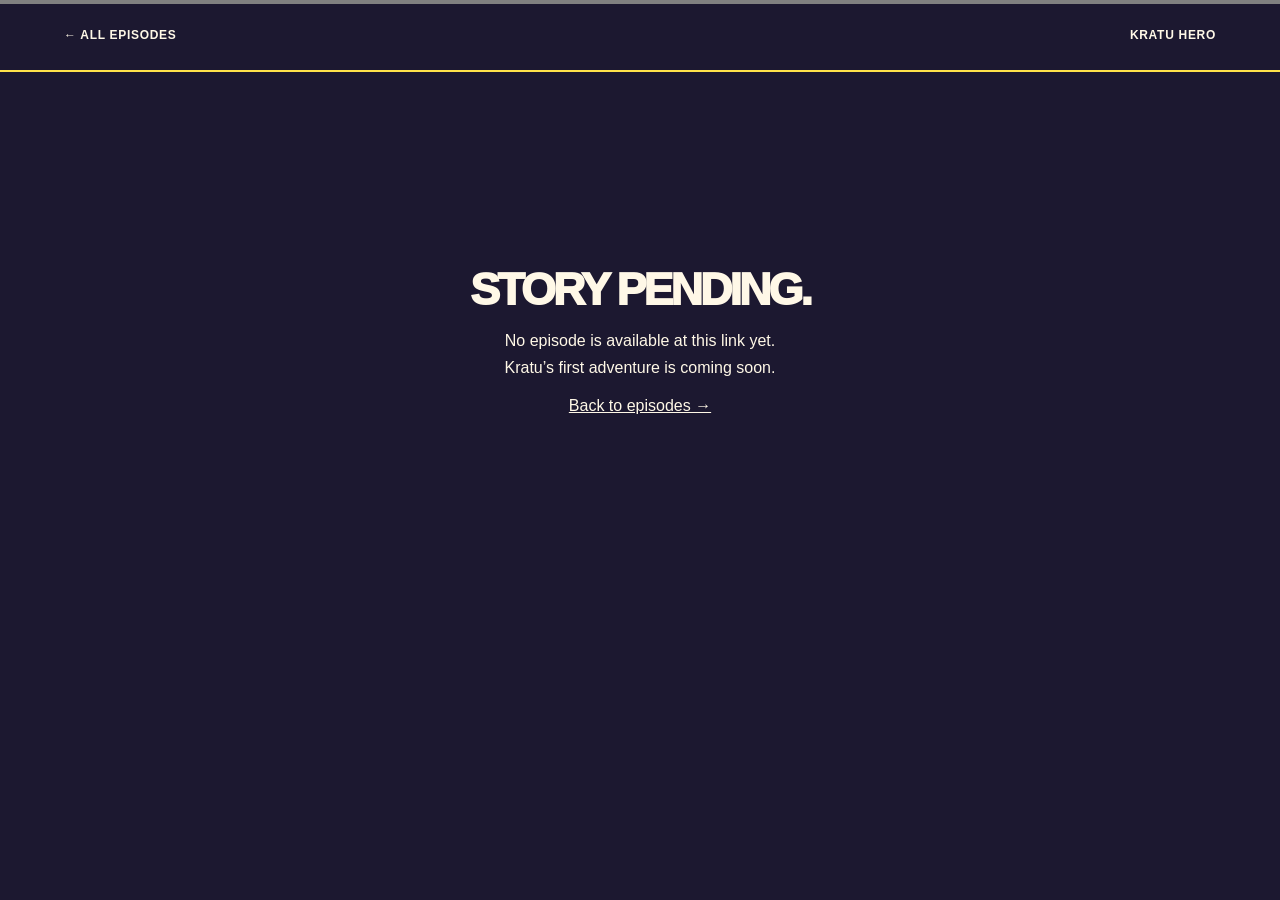
==== public/read.html @ 8c9e6fe4 "Build public Kratu Hero shell and approval-gated comic reader" ====
<!doctype html><html lang="en"><head><meta charset="utf-8"><meta name="viewport" content="width=device-width,initial-scale=1"><meta name="theme-color" content="#1c1830"><title>Read — KRATU HERO</title><link rel="stylesheet" href="style.css"><style>body{background:#1c1830;color:#fff8e7}.reader-nav{position:sticky;top:0;background:#1c1830;z-index:3;padding:16px 5%;display:flex;justify-content:space-between;border-bottom:2px solid #ffe24a}.reader-nav a{font-size:12px;font-weight:900;text-decoration:none;min-height:30px;display:flex;align-items:center}.reader{max-width:760px;margin:auto}.reader img{display:block;width:100%;height:auto}.reader-heading{padding:45px 20px;text-align:center}.reader-heading h1{font-size:40px}.reader-heading p{line-height:1.7}.reader-end{padding:35px 20px;display:flex;justify-content:space-between;gap:20px}progress{position:fixed;top:0;left:0;width:100%;height:4px;border:0;z-index:5;accent-color:#ffe24a}.reader-message{min-height:60vh;display:grid;place-content:center;padding:30px;text-align:center}.reader-message h1{font-size:45px}.reader-message p{line-height:1.7}</style></head><body><progress id="progress" max="100" value="0" aria-label="Reading progress"></progress><nav class="reader-nav" aria-label="Reader"><a href="./#episodes">← ALL EPISODES</a><a href="./">KRATU HERO</a></nav><main class="reader" id="reader"><div class="reader-message"><h1>STORY PENDING.</h1><p>No episode is available at this link yet.<br>Kratu’s first adventure is coming soon.</p><a href="./#episodes">Back to episodes →</a></div></main><script src="reader.js" defer></script></body></html>
---- public/style.css ----
:root{--ink:#1c1830;--paper:#fff8e7;--yellow:#ffe24a;--pink:#ff86b5;--violet:#afa1f0;--line:3px solid var(--ink)}*{box-sizing:border-box}html{scroll-behavior:smooth;scroll-padding-top:25px}body{margin:0;background:var(--paper);color:var(--ink);font-family:Arial,Helvetica,sans-serif}a{color:inherit}header{max-width:1360px;margin:auto;padding:24px 5%;display:flex;align-items:center;justify-content:space-between;border-bottom:var(--line)}.brand{text-decoration:none;font-weight:1000;letter-spacing:-2px;font-size:24px;line-height:.8;display:block;position:relative;transform:rotate(-4deg);padding-right:26px}.brand span{display:block;font-size:29px}.brand i{position:absolute;right:0;top:6px;font-size:27px;font-style:normal}nav{display:flex;gap:28px;align-items:center;font-size:12px;font-weight:900;letter-spacing:.7px}nav a{text-decoration:none;padding:12px 0}.social{border:2px solid var(--ink);border-radius:100px;padding:11px 18px}.hero{max-width:1360px;margin:auto;display:grid;grid-template-columns:1.05fr 1fr;min-height:650px;overflow:hidden}.intro{padding:68px 0 64px 10%}.eyebrow{font-size:11px;font-weight:900;letter-spacing:2px;margin:0 0 24px}.eyebrow span{display:inline-block;background:var(--pink);width:9px;height:9px;border:1px solid var(--ink);border-radius:50%;margin-right:6px}h1,h2,h3{font-weight:1000;letter-spacing:-3px;margin:0;line-height:.94}h1{font-size:clamp(50px,5.7vw,82px)}h1 em,h2 em{font-style:normal;display:inline-block;background:var(--yellow);padding:0 8px 6px;margin-left:-8px;transform:rotate(-2deg)}.lede{font-size:17px;line-height:1.55;margin:27px 0}.button{display:inline-flex;gap:28px;text-decoration:none;background:var(--ink);color:var(--paper);font-weight:900;font-size:13px;padding:18px 22px;box-shadow:5px 5px 0 var(--pink);transition:transform .15s}.button:hover{transform:translateY(-3px)}.tiny{font-size:9px;font-weight:800;letter-spacing:1.5px;margin-top:23px}.hero-art{position:relative;min-height:600px;background:radial-gradient(var(--ink) .8px,transparent .8px);background-size:11px 11px;margin:35px 7% 35px 0;border:var(--line);background-color:var(--violet);border-radius:48% 48% 10px 10px;overflow:hidden}.burst{position:absolute;inset:20%;background:var(--yellow);clip-path:polygon(50% 0,60% 30%,85% 12%,75% 42%,100% 50%,73% 60%,87% 90%,60% 75%,50% 100%,40% 73%,10% 88%,25% 60%,0 50%,28% 40%,14% 10%,40% 27%);transform:scale(2)}.character{position:absolute;inset:14% 3% 0;display:flex;justify-content:center;align-items:end}.character img{width:100%;height:100%;object-fit:contain;object-position:center bottom}.standin{font-size:230px;font-weight:1000;text-shadow:9px 9px 0 var(--paper);transform:rotate(-12deg);line-height:.7;margin-bottom:80px}.standin span{display:block;transform:translateX(50px)}.bubble{position:absolute;top:30px;left:18px;z-index:2;font-size:19px;font-weight:700;background:white;border:var(--line);padding:18px 25px;border-radius:50%;transform:rotate(-8deg);box-shadow:4px 5px 0 var(--ink)}.sticker{position:absolute;bottom:35px;right:0;background:var(--pink);padding:16px;border:var(--line);font-weight:900;font-size:13px;transform:rotate(-7deg)}.issue-label{position:absolute;top:40px;right:15px;font-weight:900;font-size:9px;line-height:1.4;text-align:right}.ticker{background:var(--ink);color:var(--yellow);font-weight:900;letter-spacing:3px;padding:19px 0;white-space:nowrap;overflow:hidden;font-size:15px;transform:rotate(-1deg)}.episodes{max-width:1200px;margin:0 auto;padding:80px 5%}.section-head{display:flex;align-items:center;justify-content:space-between;margin-bottom:35px}h2{font-size:clamp(34px,4.5vw,56px)}.pill{border:2px solid var(--ink);padding:10px 16px;border-radius:50px;font-size:11px;font-weight:900;white-space:nowrap}.coming-card{display:grid;grid-template-columns:280px 1fr;border:var(--line);box-shadow:8px 8px 0 var(--ink);background:white}.cover-placeholder{aspect-ratio:4/5;border-right:var(--line);padding:24px;background:var(--pink);position:relative;overflow:hidden}.mini-brand{display:block;font-weight:1000;font-size:39px;line-height:.85;letter-spacing:-2px;transform:rotate(-4deg)}.cover-number{display:block;margin-top:20px;font-weight:900;font-size:10px;letter-spacing:1px}.question{font-size:135px;font-weight:1000;transform:rotate(10deg);text-align:center;text-shadow:5px 5px 0 var(--paper)}.cover-foot{position:absolute;bottom:18px;font-size:10px;font-weight:900}.episode-copy{padding:44px;align-self:center}.episode-copy h3{font-size:34px;letter-spacing:-1px}.episode-copy>p:not(.eyebrow){max-width:420px;line-height:1.6;font-size:16px}.status{display:inline-block;font-weight:900;font-size:11px;letter-spacing:1px;background:var(--yellow);border:2px solid var(--ink);padding:10px 14px}.episode-copy p.availability{font-size:12px;color:#696277}.world{border-top:var(--line);border-bottom:var(--line);background:var(--yellow);padding:65px max(5%,calc((100vw - 1080px)/2));display:grid;grid-template-columns:1fr 1.2fr;gap:55px}.world h2 em{background:var(--paper)}.world-copy{font-size:19px;line-height:1.65}.world-copy p:first-child{margin-top:0}.text-link{font-size:12px;font-weight:900;text-underline-offset:6px}footer{max-width:1200px;margin:auto;padding:45px 5%;display:flex;justify-content:space-between;align-items:center;gap:25px}footer p{font-size:13px}footer small{font-size:10px;max-width:190px;line-height:1.6}.skip{position:absolute;top:-80px;left:20px;background:white;padding:15px;z-index:10}.skip:focus{top:5px}a:focus-visible{outline:4px solid #7144c5;outline-offset:5px}@media(max-width:700px){header{padding:22px 6%}nav{gap:16px;font-size:10px}.social{display:none}.hero{grid-template-columns:1fr}.intro{padding:45px 7% 20px}h1{font-size:58px}.lede{font-size:16px}.hero-art{height:440px;min-height:0;margin:20px 7% 40px}.bubble{font-size:16px}.issue-label{font-size:8px}.ticker{font-size:12px;padding:16px}.episodes{padding:55px 7%}.section-head{gap:15px;align-items:flex-start}h2{font-size:36px;letter-spacing:-1.5px}.pill{font-size:9px;padding:8px}.coming-card{grid-template-columns:1fr}.cover-placeholder{border-right:0;border-bottom:var(--line);max-height:340px;aspect-ratio:auto}.mini-brand{font-size:42px}.question{font-size:130px;line-height:1.1}.cover-number{margin-top:14px}.cover-foot{right:18px}.episode-copy{padding:28px}.world{grid-template-columns:1fr;gap:30px;padding:45px 7%}.world-copy{font-size:17px}footer{flex-wrap:wrap;padding:35px 7%}footer small{max-width:none;width:100%}}@media(prefers-reduced-motion:reduce){html{scroll-behavior:auto}*{transition:none!important}}

.hero-art{border-radius:12px}.character{inset:0}.character img{object-fit:cover}.bubble{top:15px;font-size:15px;left:10px}.issue-label{background:var(--yellow);padding:8px;top:12px;right:8px}.sticker{z-index:3}.burst{display:none}
h1{font-size:clamp(46px,5.1vw,74px)}
@media(max-width:700px){h1{font-size:clamp(34px,10.5vw,58px);letter-spacing:-2px}.hero-art{height:auto;aspect-ratio:4/5}.section-head h2{font-size:clamp(27px,7.8vw,36px)}}
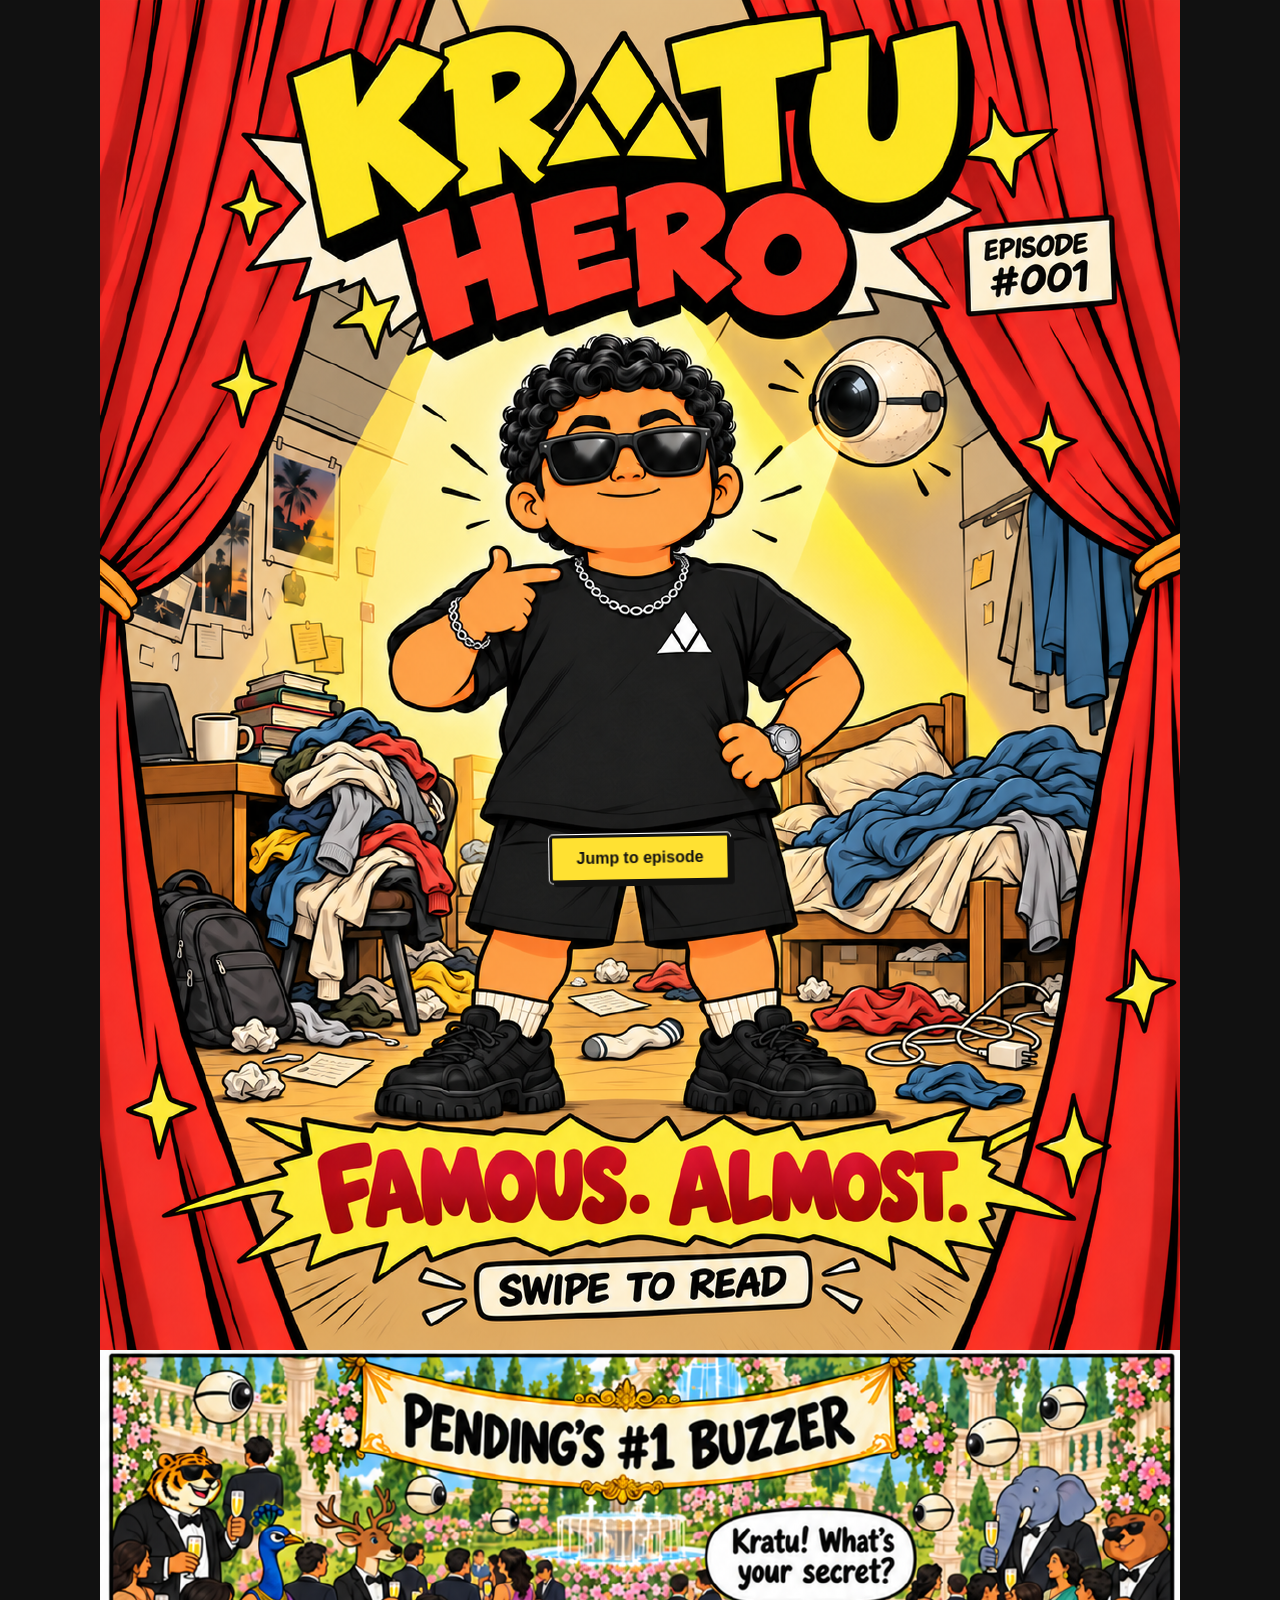
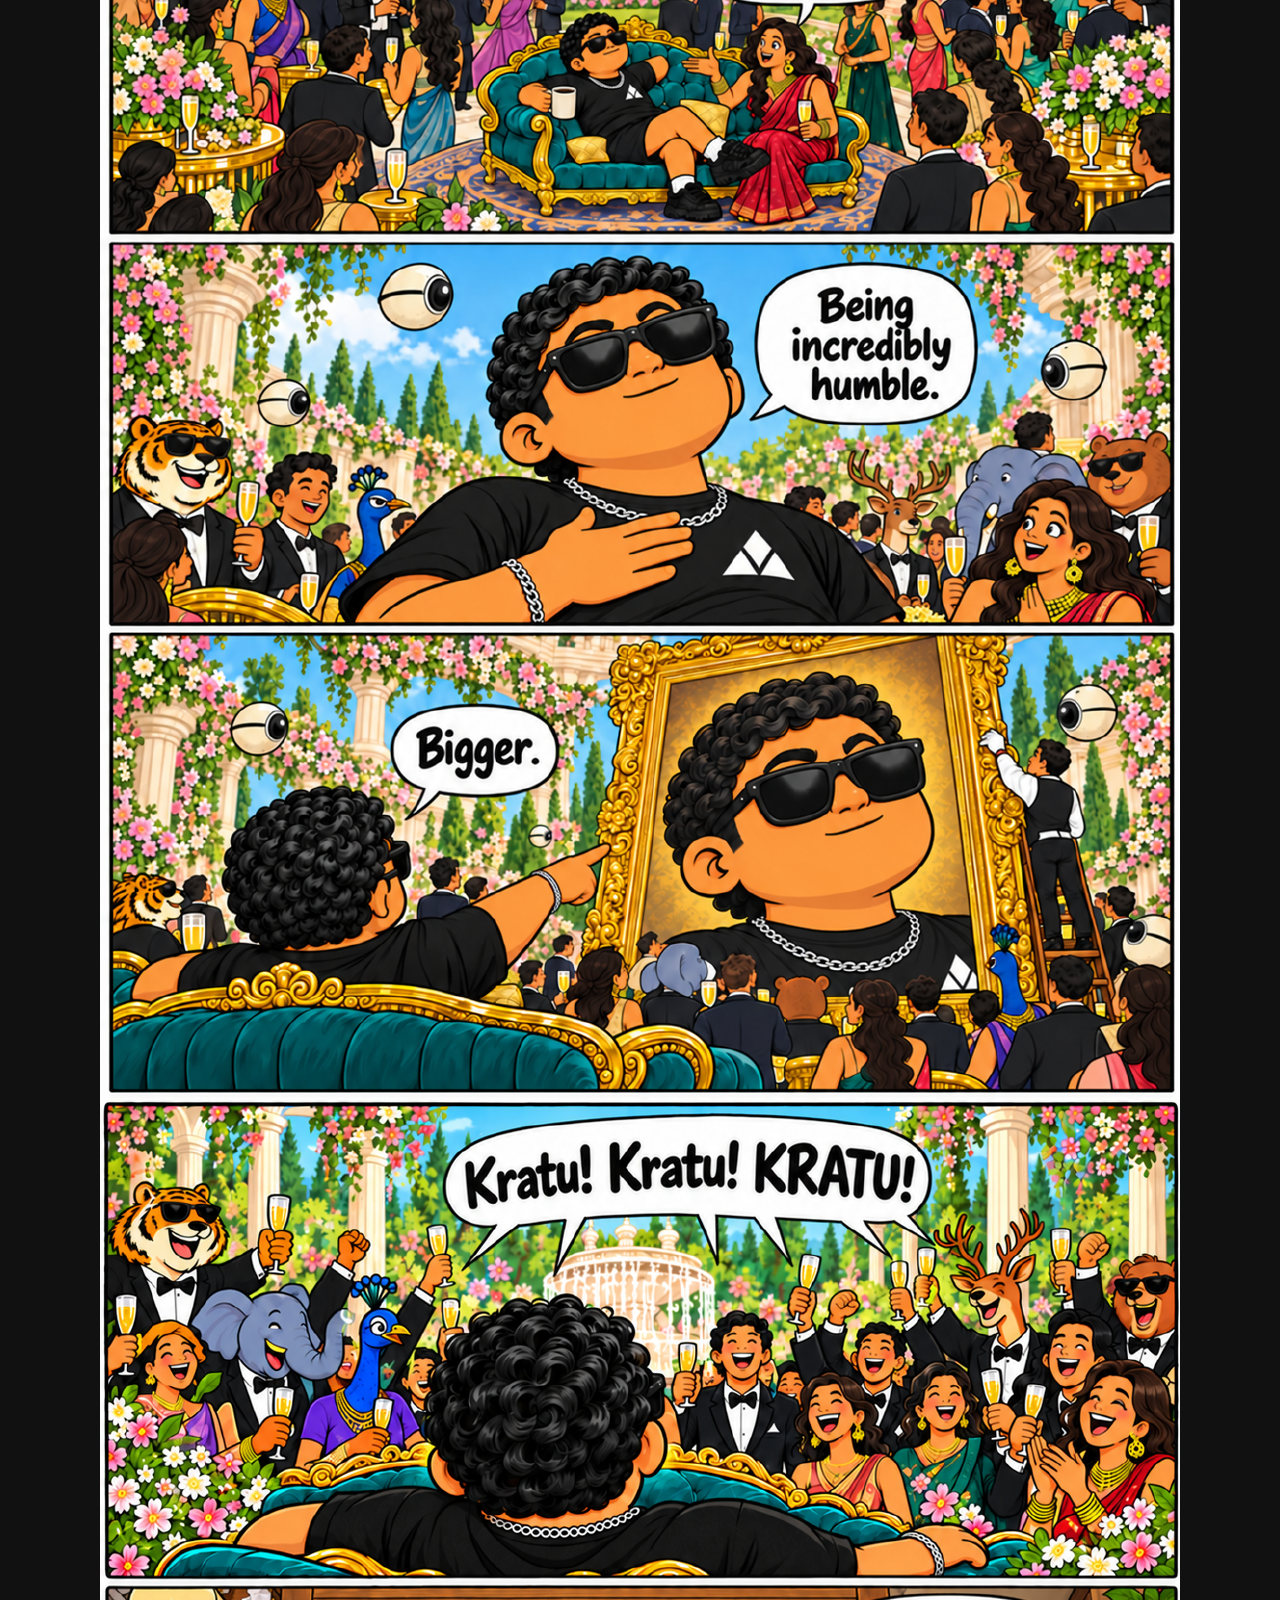
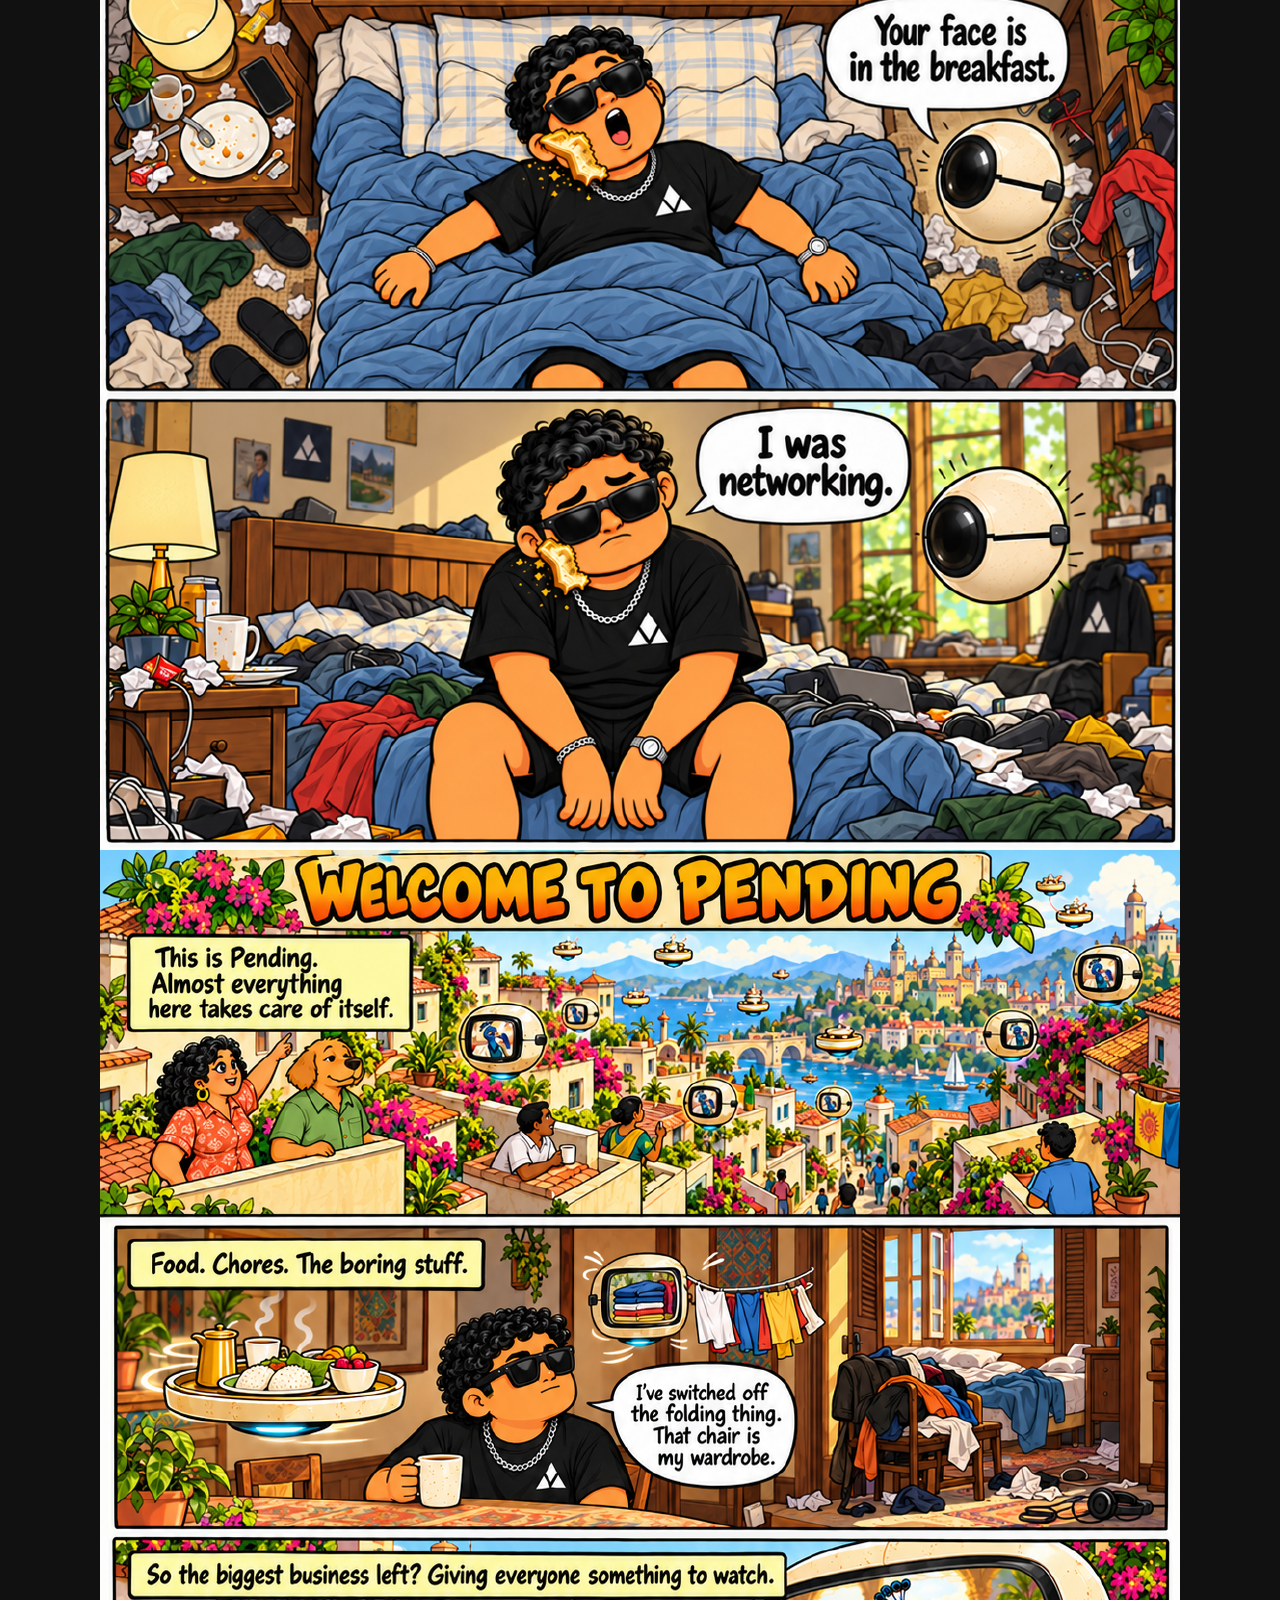
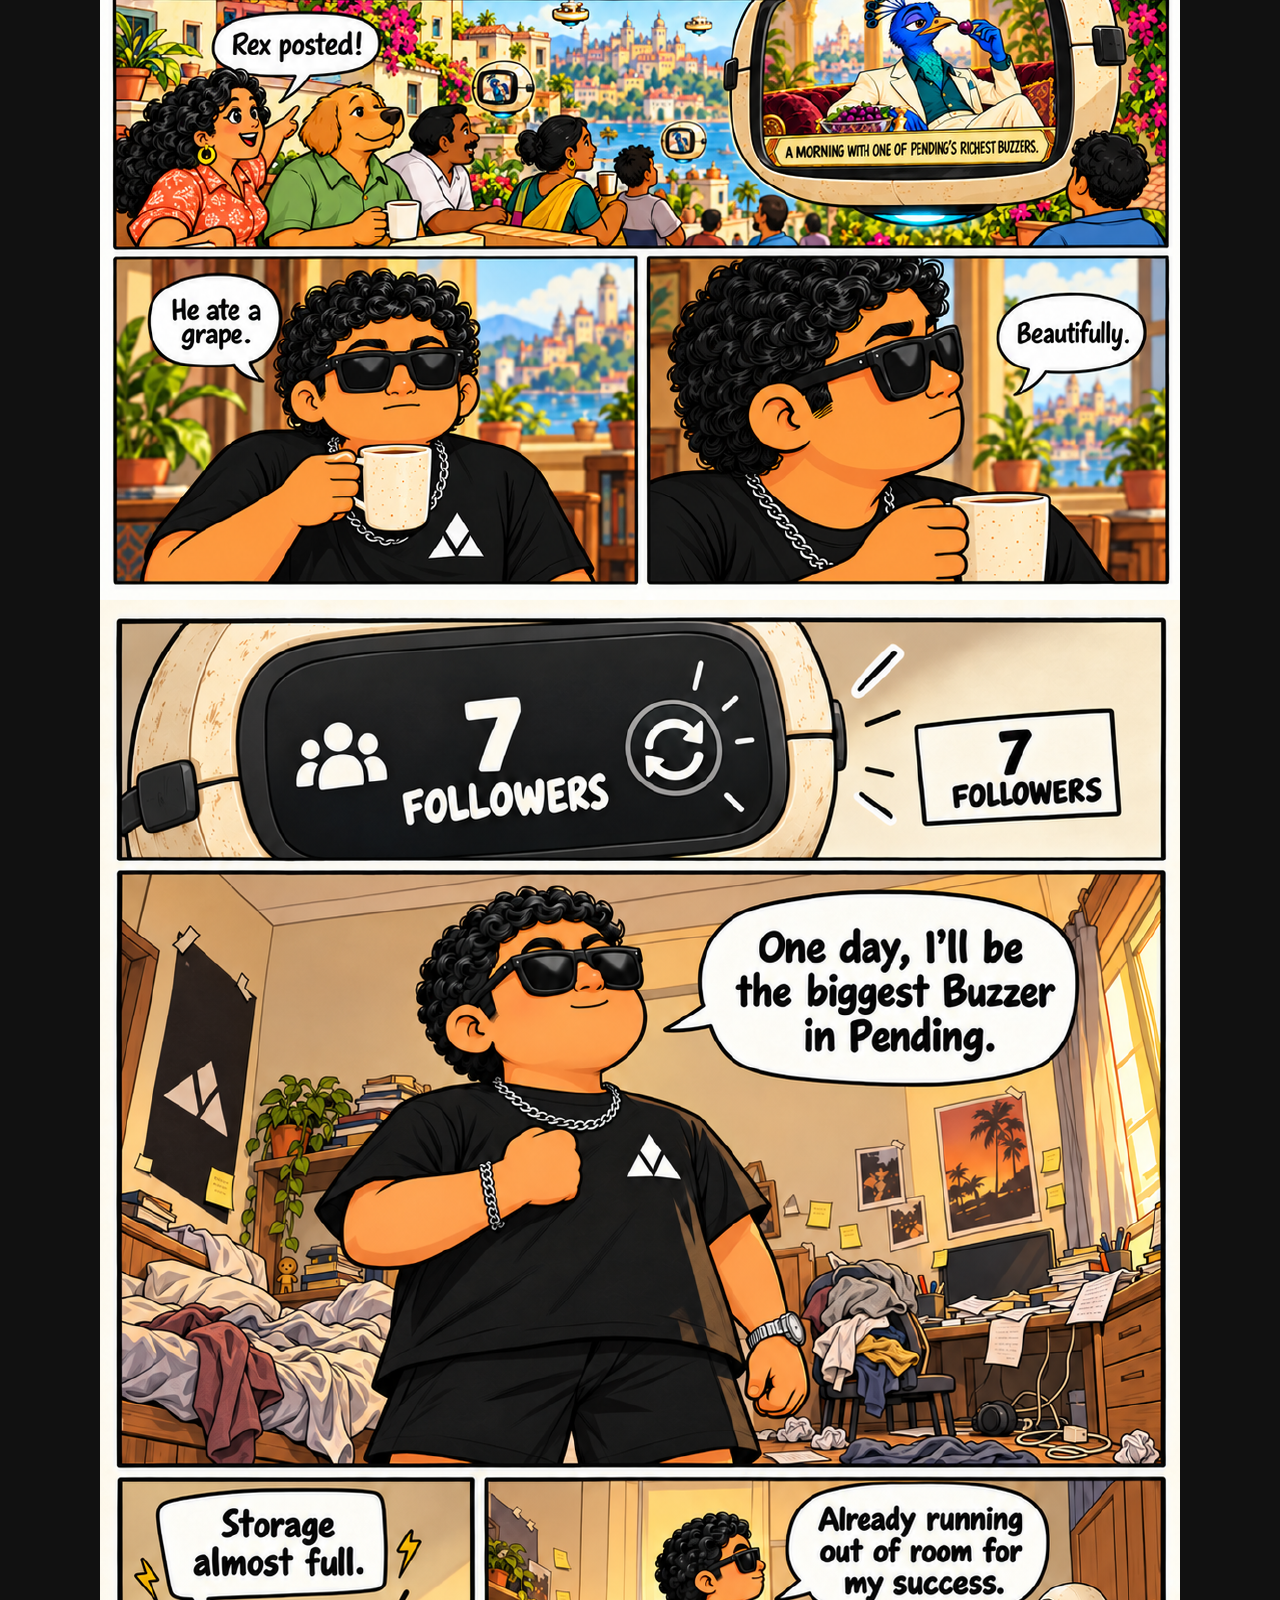
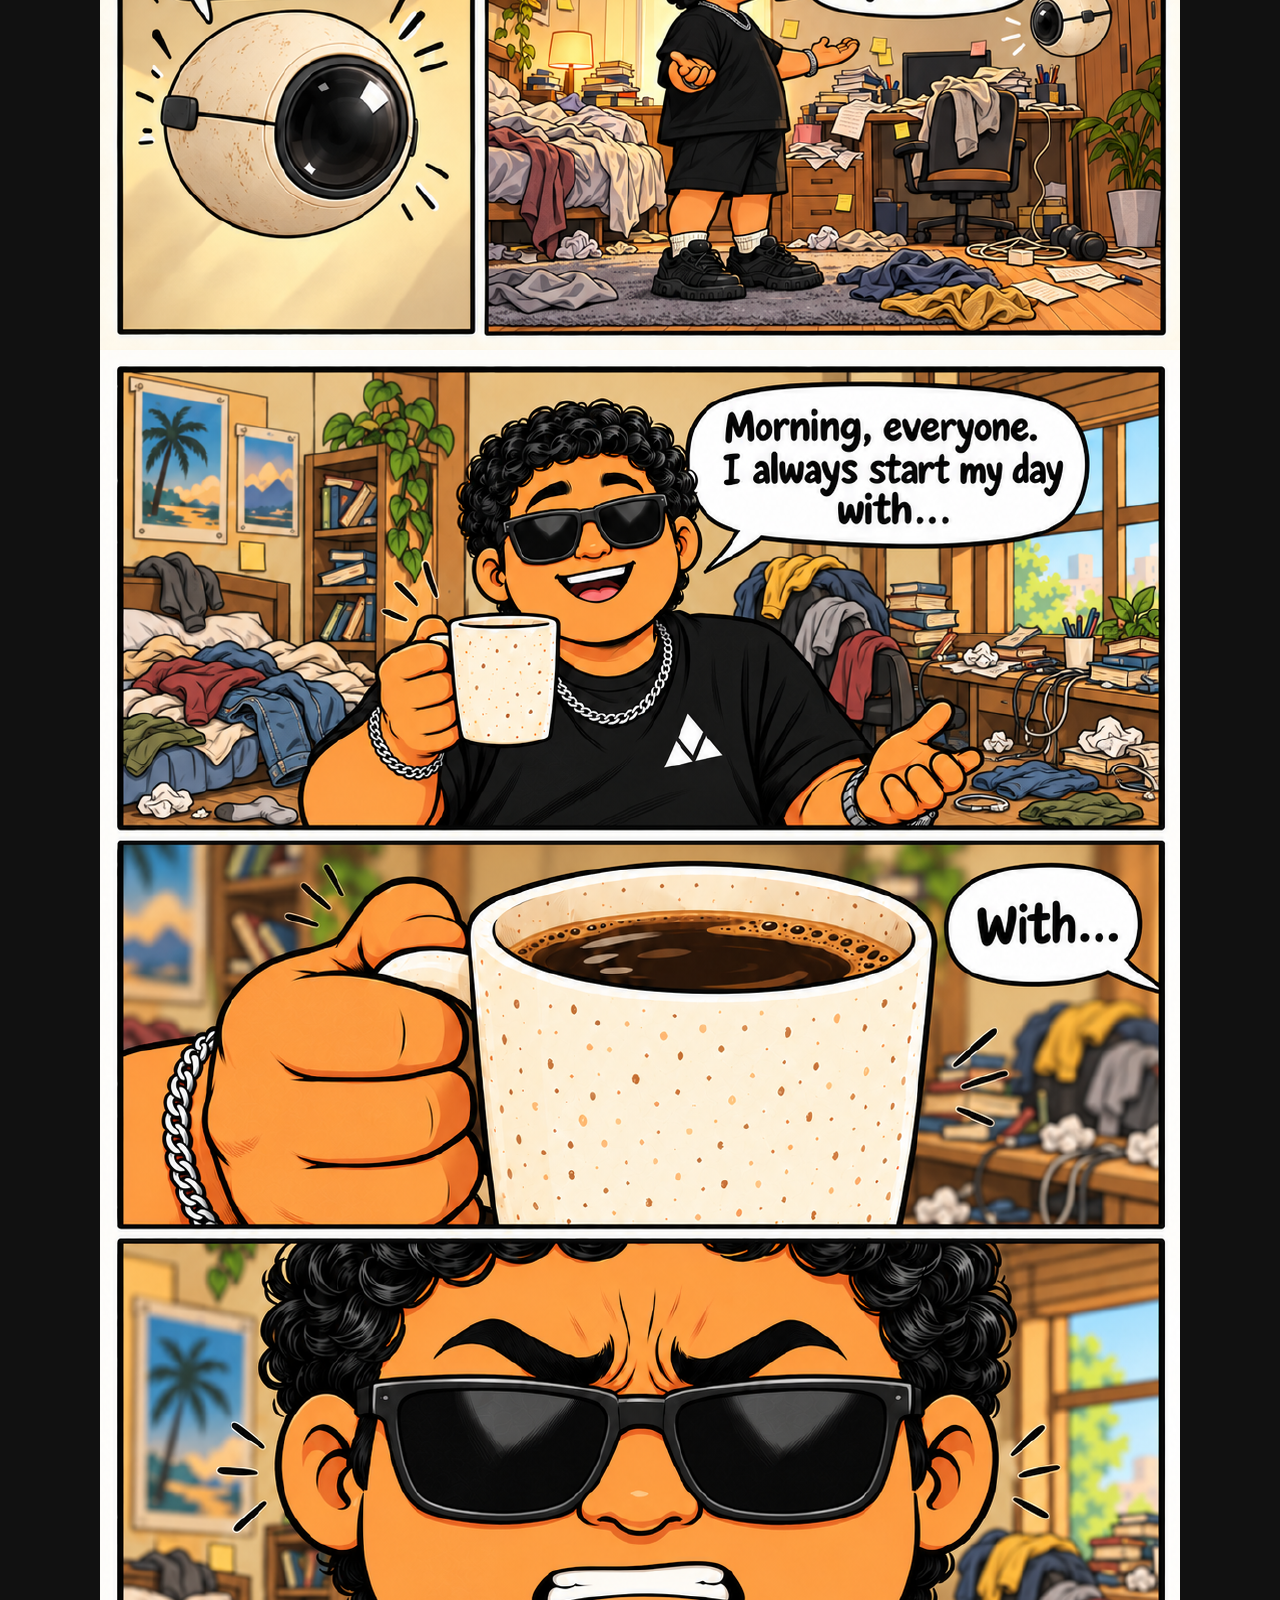
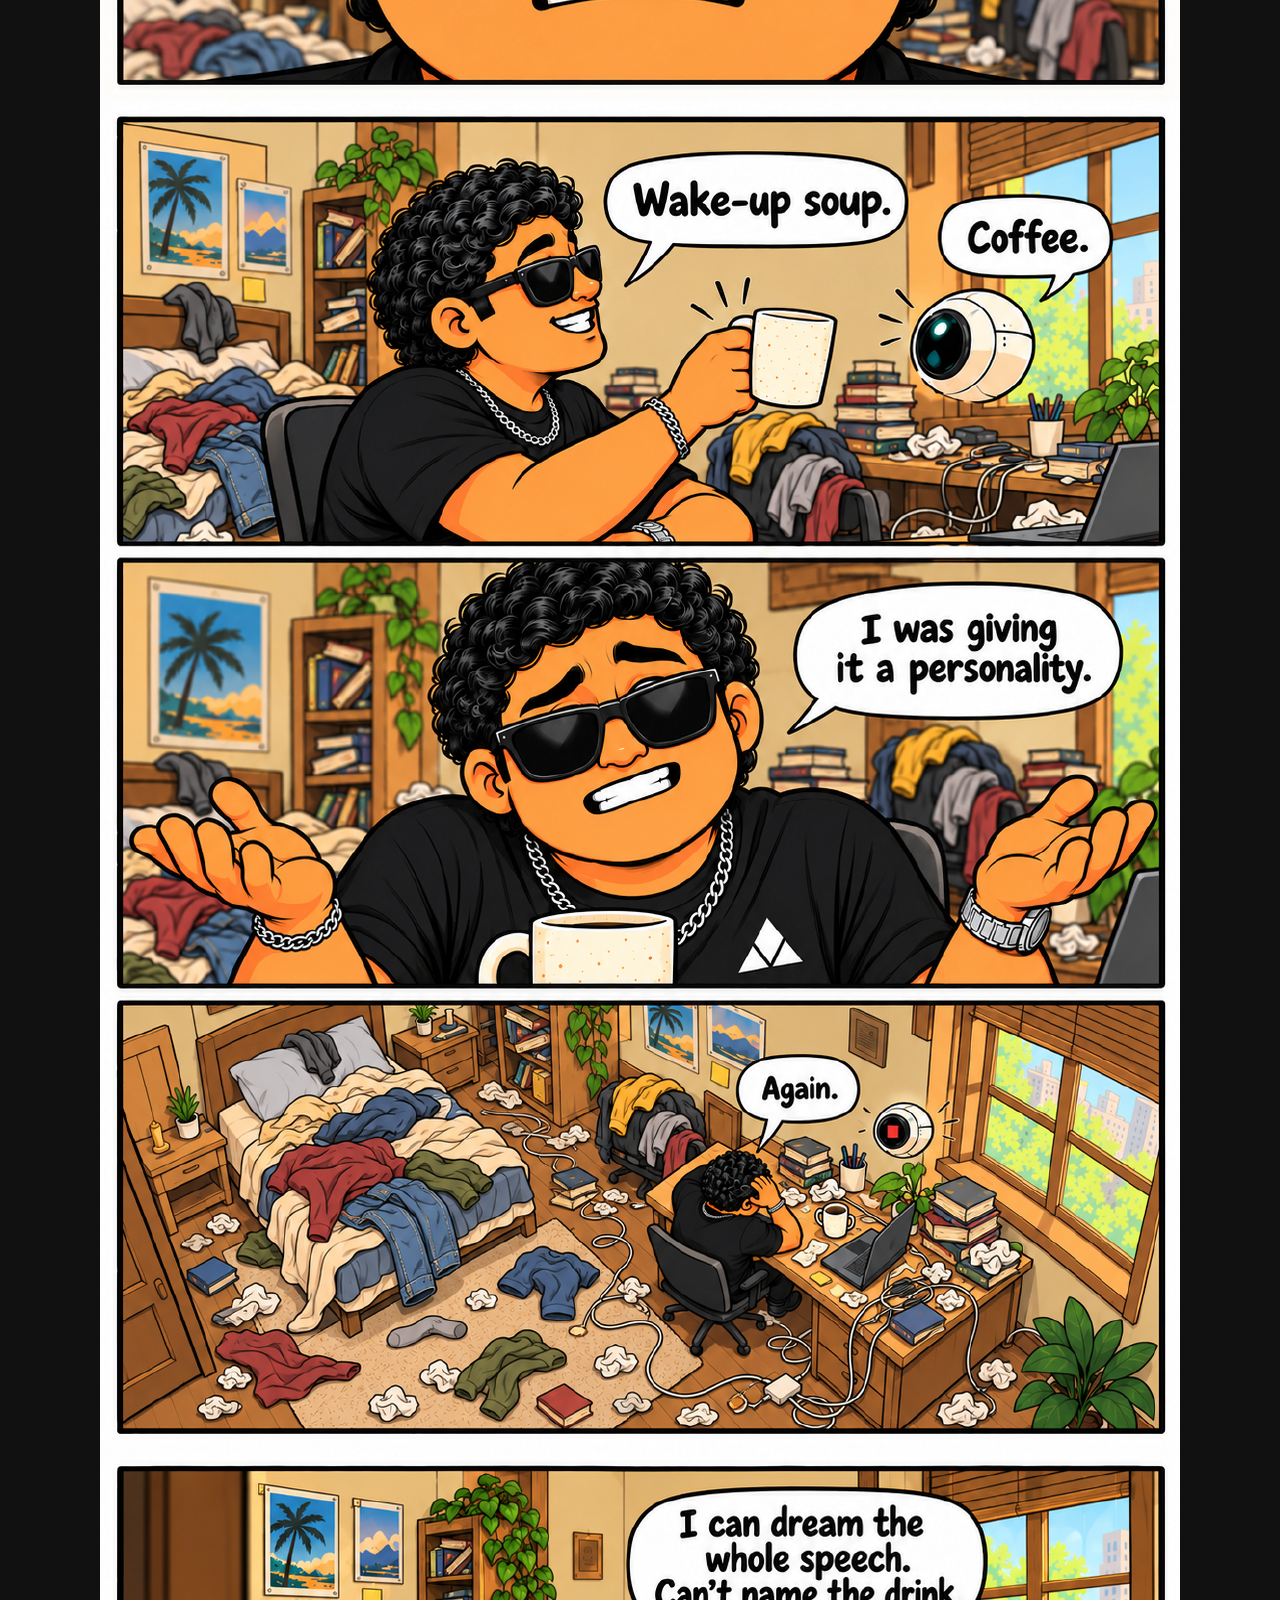
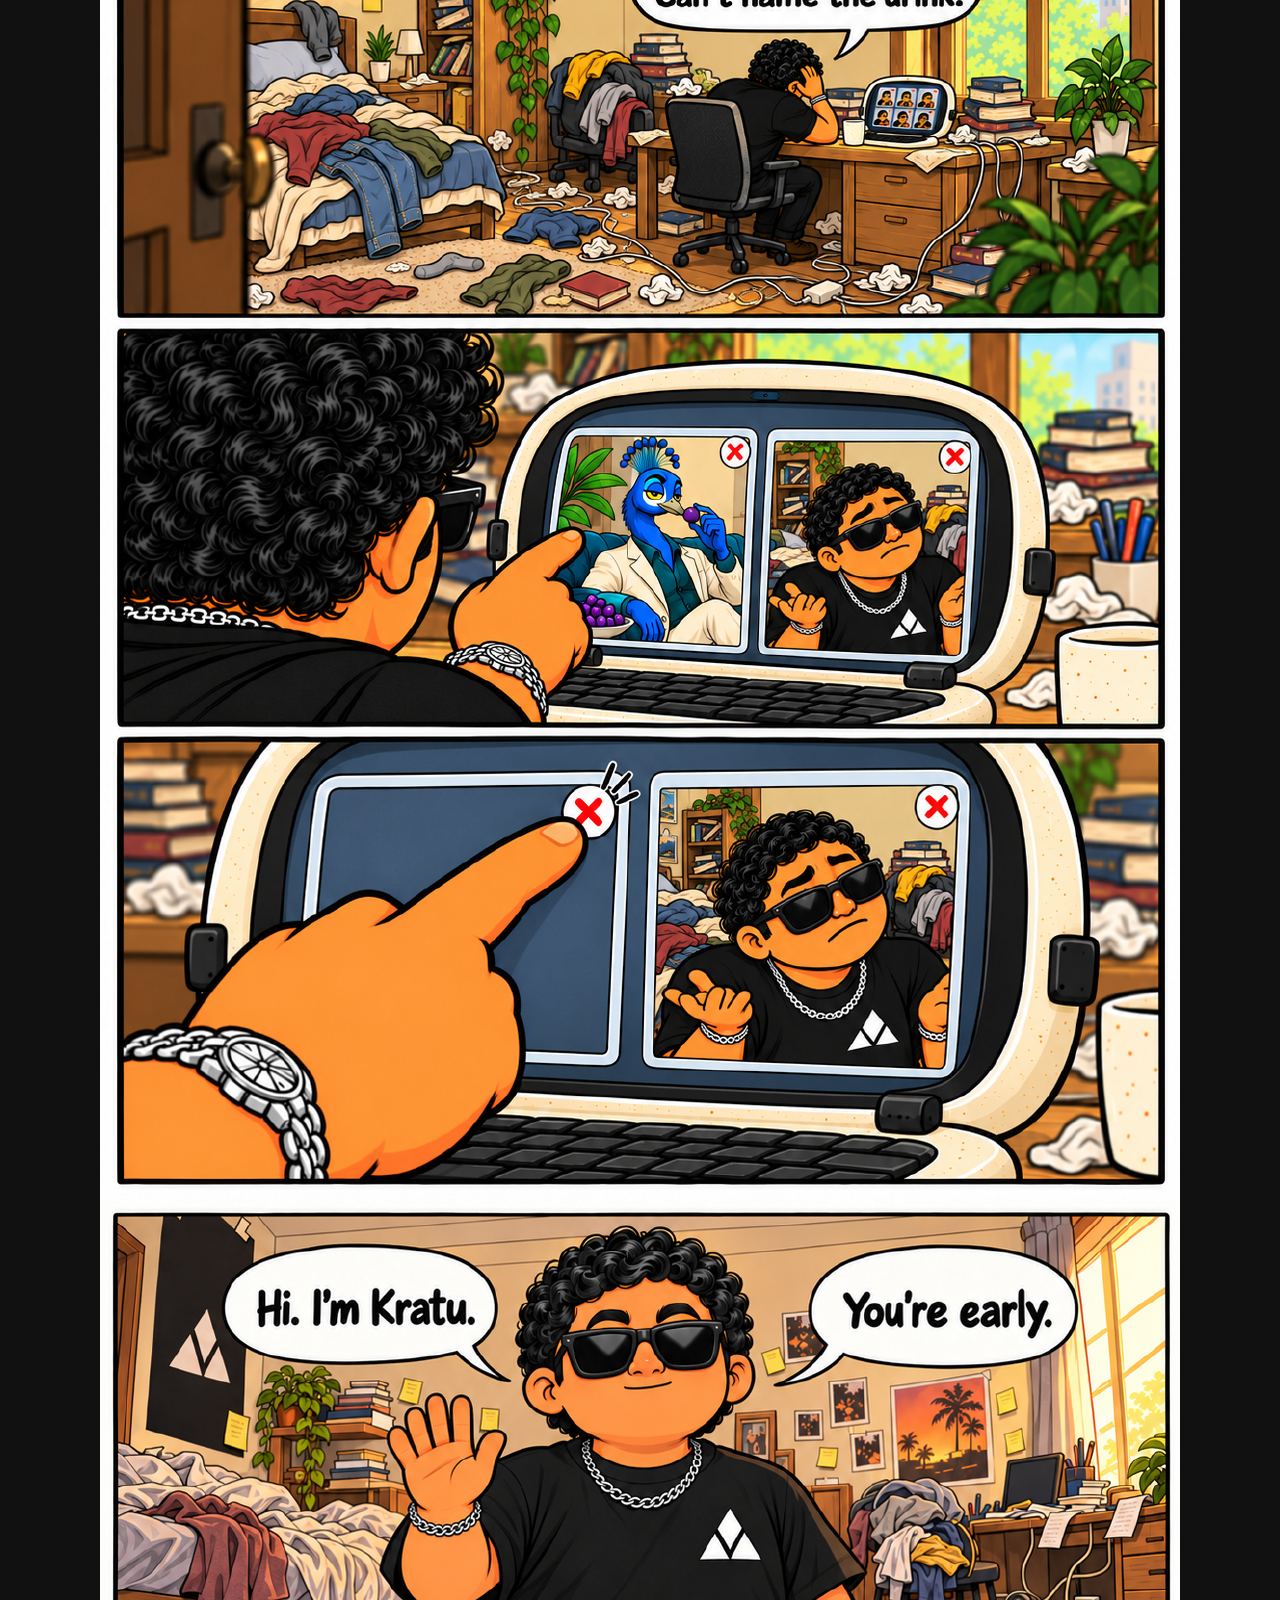
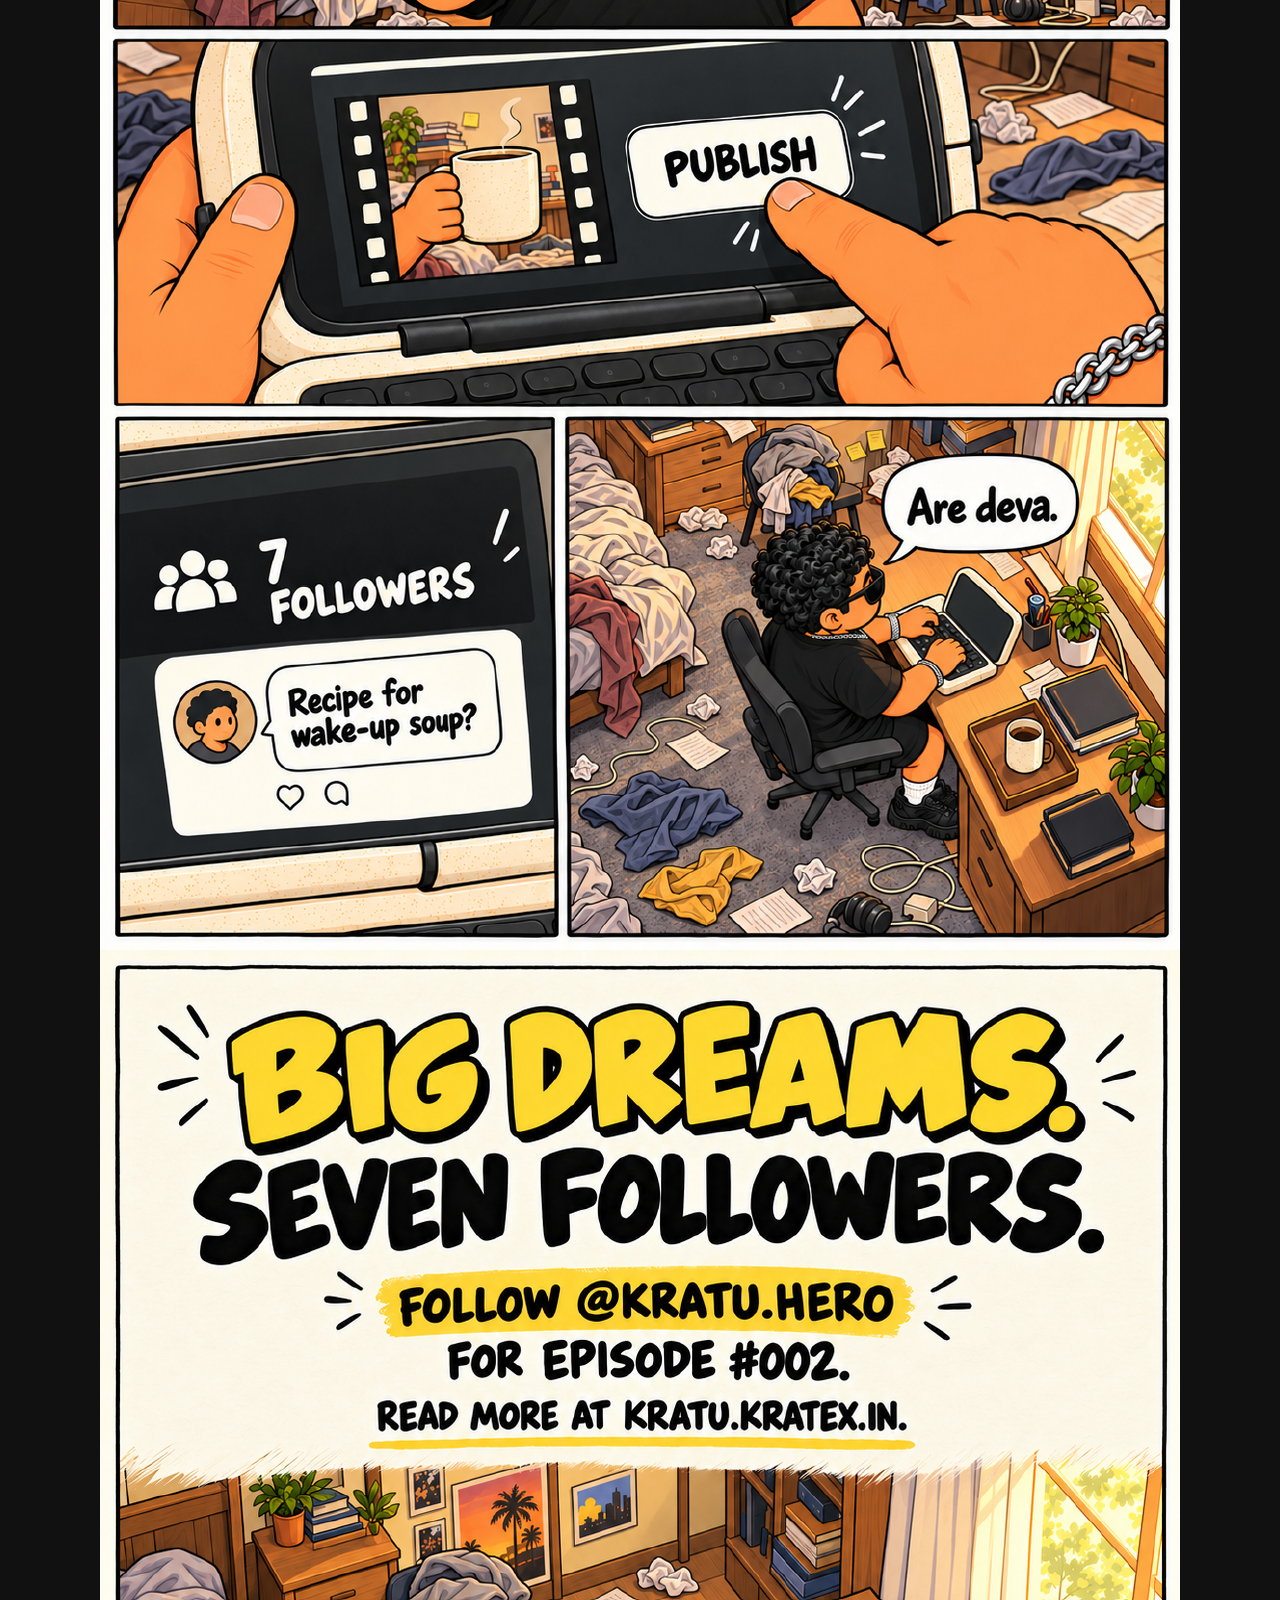
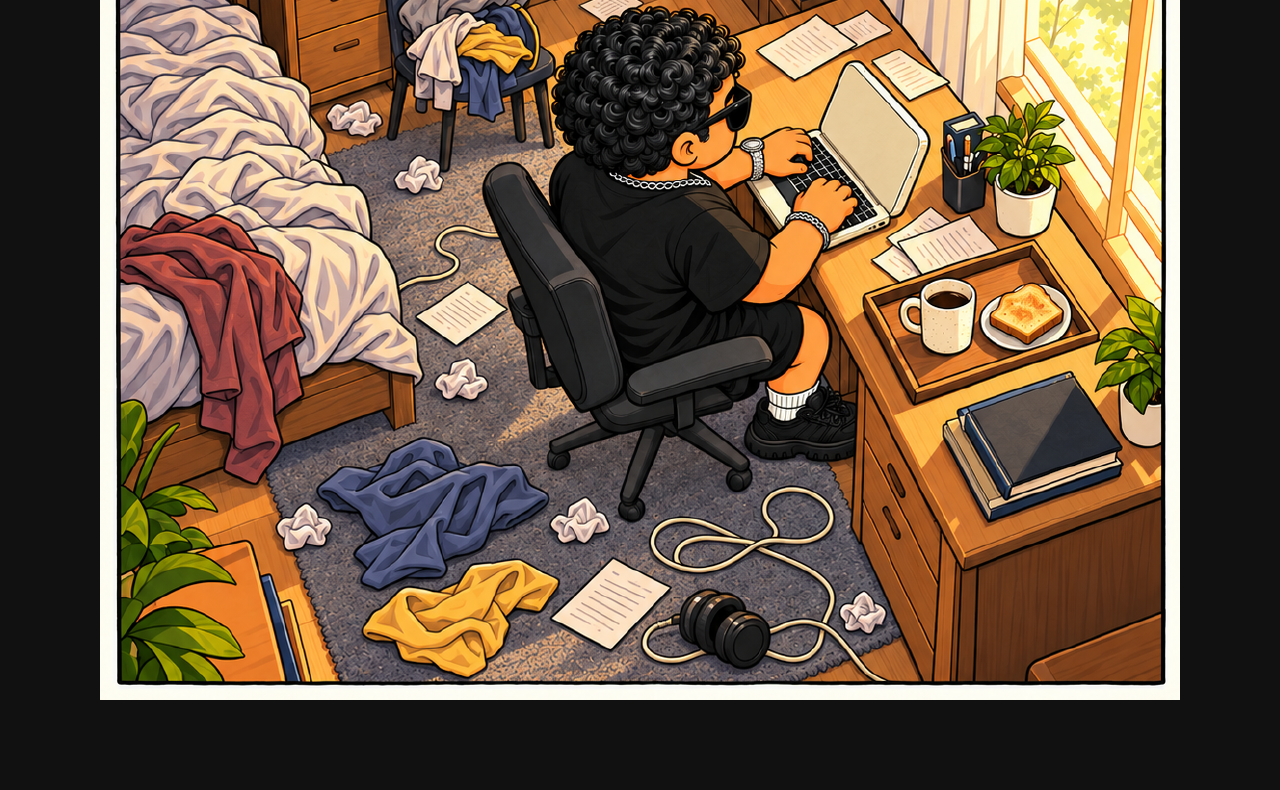
==== commit 4f4677b9: "Publish approved Episode 001 v5 with direct fullscreen comic reader" ====
--- a/public/read.html
+++ b/public/read.html
@@ -1 +1 @@
-<!doctype html><html lang="en"><head><meta charset="utf-8"><meta name="viewport" content="width=device-width,initial-scale=1"><meta name="theme-color" content="#1c1830"><title>Read — KRATU HERO</title><link rel="stylesheet" href="style.css"><style>body{background:#1c1830;color:#fff8e7}.reader-nav{position:sticky;top:0;background:#1c1830;z-index:3;padding:16px 5%;display:flex;justify-content:space-between;border-bottom:2px solid #ffe24a}.reader-nav a{font-size:12px;font-weight:900;text-decoration:none;min-height:30px;display:flex;align-items:center}.reader{max-width:760px;margin:auto}.reader img{display:block;width:100%;height:auto}.reader-heading{padding:45px 20px;text-align:center}.reader-heading h1{font-size:40px}.reader-heading p{line-height:1.7}.reader-end{padding:35px 20px;display:flex;justify-content:space-between;gap:20px}progress{position:fixed;top:0;left:0;width:100%;height:4px;border:0;z-index:5;accent-color:#ffe24a}.reader-message{min-height:60vh;display:grid;place-content:center;padding:30px;text-align:center}.reader-message h1{font-size:45px}.reader-message p{line-height:1.7}</style></head><body><progress id="progress" max="100" value="0" aria-label="Reading progress"></progress><nav class="reader-nav" aria-label="Reader"><a href="./#episodes">← ALL EPISODES</a><a href="./">KRATU HERO</a></nav><main class="reader" id="reader"><div class="reader-message"><h1>STORY PENDING.</h1><p>No episode is available at this link yet.<br>Kratu’s first adventure is coming soon.</p><a href="./#episodes">Back to episodes →</a></div></main><script src="reader.js" defer></script></body></html>
+<!doctype html><html lang="en"><head><meta charset="utf-8"><meta name="viewport" content="width=device-width,initial-scale=1,viewport-fit=cover"><meta name="theme-color" content="#111111"><meta name="description" content="Read KRATU HERO. A big dream, a cheap PAL, and one almost-famous Buzzer. Free comic episodes from Pending."><title>Famous. Almost. — KRATU HERO</title><link rel="icon" href="assets/favicon.svg"><link rel="stylesheet" href="style.css?v=2"></head><body><main id="reader" aria-label="Comic episode"><img class="page" src="episodes/001-v5/page-01.webp" alt="KRATU HERO — Famous. Almost. — Episode 001 cover" width="1080" height="1350" fetchpriority="high"><noscript><p>Enable JavaScript to read all pages and select an episode.</p></noscript></main><button id="jump" type="button" aria-haspopup="dialog" aria-controls="episodes">Jump to episode</button><dialog id="episodes" aria-labelledby="episode-title"><h1 id="episode-title">Pick your episode</h1><nav id="episode-list" aria-label="Episodes"></nav><p class="dismiss">Tap outside or press Escape to return to the comic.</p></dialog><script src="reader.js?v=2" defer></script></body></html>
--- a/public/style.css
+++ b/public/style.css
@@ -1,5 +1 @@
-:root{--ink:#1c1830;--paper:#fff8e7;--yellow:#ffe24a;--pink:#ff86b5;--violet:#afa1f0;--line:3px solid var(--ink)}*{box-sizing:border-box}html{scroll-behavior:smooth;scroll-padding-top:25px}body{margin:0;background:var(--paper);color:var(--ink);font-family:Arial,Helvetica,sans-serif}a{color:inherit}header{max-width:1360px;margin:auto;padding:24px 5%;display:flex;align-items:center;justify-content:space-between;border-bottom:var(--line)}.brand{text-decoration:none;font-weight:1000;letter-spacing:-2px;font-size:24px;line-height:.8;display:block;position:relative;transform:rotate(-4deg);padding-right:26px}.brand span{display:block;font-size:29px}.brand i{position:absolute;right:0;top:6px;font-size:27px;font-style:normal}nav{display:flex;gap:28px;align-items:center;font-size:12px;font-weight:900;letter-spacing:.7px}nav a{text-decoration:none;padding:12px 0}.social{border:2px solid var(--ink);border-radius:100px;padding:11px 18px}.hero{max-width:1360px;margin:auto;display:grid;grid-template-columns:1.05fr 1fr;min-height:650px;overflow:hidden}.intro{padding:68px 0 64px 10%}.eyebrow{font-size:11px;font-weight:900;letter-spacing:2px;margin:0 0 24px}.eyebrow span{display:inline-block;background:var(--pink);width:9px;height:9px;border:1px solid var(--ink);border-radius:50%;margin-right:6px}h1,h2,h3{font-weight:1000;letter-spacing:-3px;margin:0;line-height:.94}h1{font-size:clamp(50px,5.7vw,82px)}h1 em,h2 em{font-style:normal;display:inline-block;background:var(--yellow);padding:0 8px 6px;margin-left:-8px;transform:rotate(-2deg)}.lede{font-size:17px;line-height:1.55;margin:27px 0}.button{display:inline-flex;gap:28px;text-decoration:none;background:var(--ink);color:var(--paper);font-weight:900;font-size:13px;padding:18px 22px;box-shadow:5px 5px 0 var(--pink);transition:transform .15s}.button:hover{transform:translateY(-3px)}.tiny{font-size:9px;font-weight:800;letter-spacing:1.5px;margin-top:23px}.hero-art{position:relative;min-height:600px;background:radial-gradient(var(--ink) .8px,transparent .8px);background-size:11px 11px;margin:35px 7% 35px 0;border:var(--line);background-color:var(--violet);border-radius:48% 48% 10px 10px;overflow:hidden}.burst{position:absolute;inset:20%;background:var(--yellow);clip-path:polygon(50% 0,60% 30%,85% 12%,75% 42%,100% 50%,73% 60%,87% 90%,60% 75%,50% 100%,40% 73%,10% 88%,25% 60%,0 50%,28% 40%,14% 10%,40% 27%);transform:scale(2)}.character{position:absolute;inset:14% 3% 0;display:flex;justify-content:center;align-items:end}.character img{width:100%;height:100%;object-fit:contain;object-position:center bottom}.standin{font-size:230px;font-weight:1000;text-shadow:9px 9px 0 var(--paper);transform:rotate(-12deg);line-height:.7;margin-bottom:80px}.standin span{display:block;transform:translateX(50px)}.bubble{position:absolute;top:30px;left:18px;z-index:2;font-size:19px;font-weight:700;background:white;border:var(--line);padding:18px 25px;border-radius:50%;transform:rotate(-8deg);box-shadow:4px 5px 0 var(--ink)}.sticker{position:absolute;bottom:35px;right:0;background:var(--pink);padding:16px;border:var(--line);font-weight:900;font-size:13px;transform:rotate(-7deg)}.issue-label{position:absolute;top:40px;right:15px;font-weight:900;font-size:9px;line-height:1.4;text-align:right}.ticker{background:var(--ink);color:var(--yellow);font-weight:900;letter-spacing:3px;padding:19px 0;white-space:nowrap;overflow:hidden;font-size:15px;transform:rotate(-1deg)}.episodes{max-width:1200px;margin:0 auto;padding:80px 5%}.section-head{display:flex;align-items:center;justify-content:space-between;margin-bottom:35px}h2{font-size:clamp(34px,4.5vw,56px)}.pill{border:2px solid var(--ink);padding:10px 16px;border-radius:50px;font-size:11px;font-weight:900;white-space:nowrap}.coming-card{display:grid;grid-template-columns:280px 1fr;border:var(--line);box-shadow:8px 8px 0 var(--ink);background:white}.cover-placeholder{aspect-ratio:4/5;border-right:var(--line);padding:24px;background:var(--pink);position:relative;overflow:hidden}.mini-brand{display:block;font-weight:1000;font-size:39px;line-height:.85;letter-spacing:-2px;transform:rotate(-4deg)}.cover-number{display:block;margin-top:20px;font-weight:900;font-size:10px;letter-spacing:1px}.question{font-size:135px;font-weight:1000;transform:rotate(10deg);text-align:center;text-shadow:5px 5px 0 var(--paper)}.cover-foot{position:absolute;bottom:18px;font-size:10px;font-weight:900}.episode-copy{padding:44px;align-self:center}.episode-copy h3{font-size:34px;letter-spacing:-1px}.episode-copy>p:not(.eyebrow){max-width:420px;line-height:1.6;font-size:16px}.status{display:inline-block;font-weight:900;font-size:11px;letter-spacing:1px;background:var(--yellow);border:2px solid var(--ink);padding:10px 14px}.episode-copy p.availability{font-size:12px;color:#696277}.world{border-top:var(--line);border-bottom:var(--line);background:var(--yellow);padding:65px max(5%,calc((100vw - 1080px)/2));display:grid;grid-template-columns:1fr 1.2fr;gap:55px}.world h2 em{background:var(--paper)}.world-copy{font-size:19px;line-height:1.65}.world-copy p:first-child{margin-top:0}.text-link{font-size:12px;font-weight:900;text-underline-offset:6px}footer{max-width:1200px;margin:auto;padding:45px 5%;display:flex;justify-content:space-between;align-items:center;gap:25px}footer p{font-size:13px}footer small{font-size:10px;max-width:190px;line-height:1.6}.skip{position:absolute;top:-80px;left:20px;background:white;padding:15px;z-index:10}.skip:focus{top:5px}a:focus-visible{outline:4px solid #7144c5;outline-offset:5px}@media(max-width:700px){header{padding:22px 6%}nav{gap:16px;font-size:10px}.social{display:none}.hero{grid-template-columns:1fr}.intro{padding:45px 7% 20px}h1{font-size:58px}.lede{font-size:16px}.hero-art{height:440px;min-height:0;margin:20px 7% 40px}.bubble{font-size:16px}.issue-label{font-size:8px}.ticker{font-size:12px;padding:16px}.episodes{padding:55px 7%}.section-head{gap:15px;align-items:flex-start}h2{font-size:36px;letter-spacing:-1.5px}.pill{font-size:9px;padding:8px}.coming-card{grid-template-columns:1fr}.cover-placeholder{border-right:0;border-bottom:var(--line);max-height:340px;aspect-ratio:auto}.mini-brand{font-size:42px}.question{font-size:130px;line-height:1.1}.cover-number{margin-top:14px}.cover-foot{right:18px}.episode-copy{padding:28px}.world{grid-template-columns:1fr;gap:30px;padding:45px 7%}.world-copy{font-size:17px}footer{flex-wrap:wrap;padding:35px 7%}footer small{max-width:none;width:100%}}@media(prefers-reduced-motion:reduce){html{scroll-behavior:auto}*{transition:none!important}}
-
-.hero-art{border-radius:12px}.character{inset:0}.character img{object-fit:cover}.bubble{top:15px;font-size:15px;left:10px}.issue-label{background:var(--yellow);padding:8px;top:12px;right:8px}.sticker{z-index:3}.burst{display:none}
-h1{font-size:clamp(46px,5.1vw,74px)}
-@media(max-width:700px){h1{font-size:clamp(34px,10.5vw,58px);letter-spacing:-2px}.hero-art{height:auto;aspect-ratio:4/5}.section-head h2{font-size:clamp(27px,7.8vw,36px)}}
+*{box-sizing:border-box}html{background:#111;color:#fff;scroll-behavior:auto}body{margin:0;font-family:Helvetica,Arial,sans-serif}#reader{width:100%;margin:0 auto;padding:0 0 calc(90px + env(safe-area-inset-bottom));min-height:100svh}.page{display:block;width:100%;height:auto;margin:0;border:0}#jump{position:fixed;z-index:10;bottom:calc(18px + env(safe-area-inset-bottom));left:50%;transform:translateX(-50%) rotate(-1deg);min-height:48px;white-space:nowrap;border:3px solid #111;border-radius:4px;background:#ffe132;color:#111;font:900 16px Helvetica,Arial,sans-serif;padding:12px 24px;box-shadow:4px 4px 0 #111,0 0 0 1px #fff;cursor:pointer}#jump:hover{background:#fff5b0}button:focus-visible,a:focus-visible{outline:4px solid #fc493e;outline-offset:5px}dialog{width:min(92vw,560px);max-height:80svh;overflow:auto;padding:26px;background:#fff3d3;color:#111;border:4px solid #111;box-shadow:9px 9px 0 #ffe132;transform:rotate(-.5deg)}dialog::backdrop{background:rgba(0,0,0,.82)}dialog h1{font-size:28px;margin:0 0 22px;text-transform:uppercase;font-weight:900}#episode-list{display:grid;gap:16px}#episode-list a{display:flex;align-items:center;gap:18px;text-decoration:none;color:inherit;font-size:20px;font-weight:900;border:3px solid #111;background:#fff;padding:9px;min-height:70px}#episode-list img{width:72px;height:90px;object-fit:cover}#episode-list small{display:block;font-size:12px;letter-spacing:1px;margin-bottom:7px}.dismiss{font-size:12px;margin:22px 0 0;line-height:1.5}.unavailable{padding:30vh 24px;text-align:center}body:has(dialog[open]){overflow:hidden}@media(min-width:900px){#reader{max-width:1080px}}@media(prefers-reduced-motion:reduce){*{scroll-behavior:auto}}
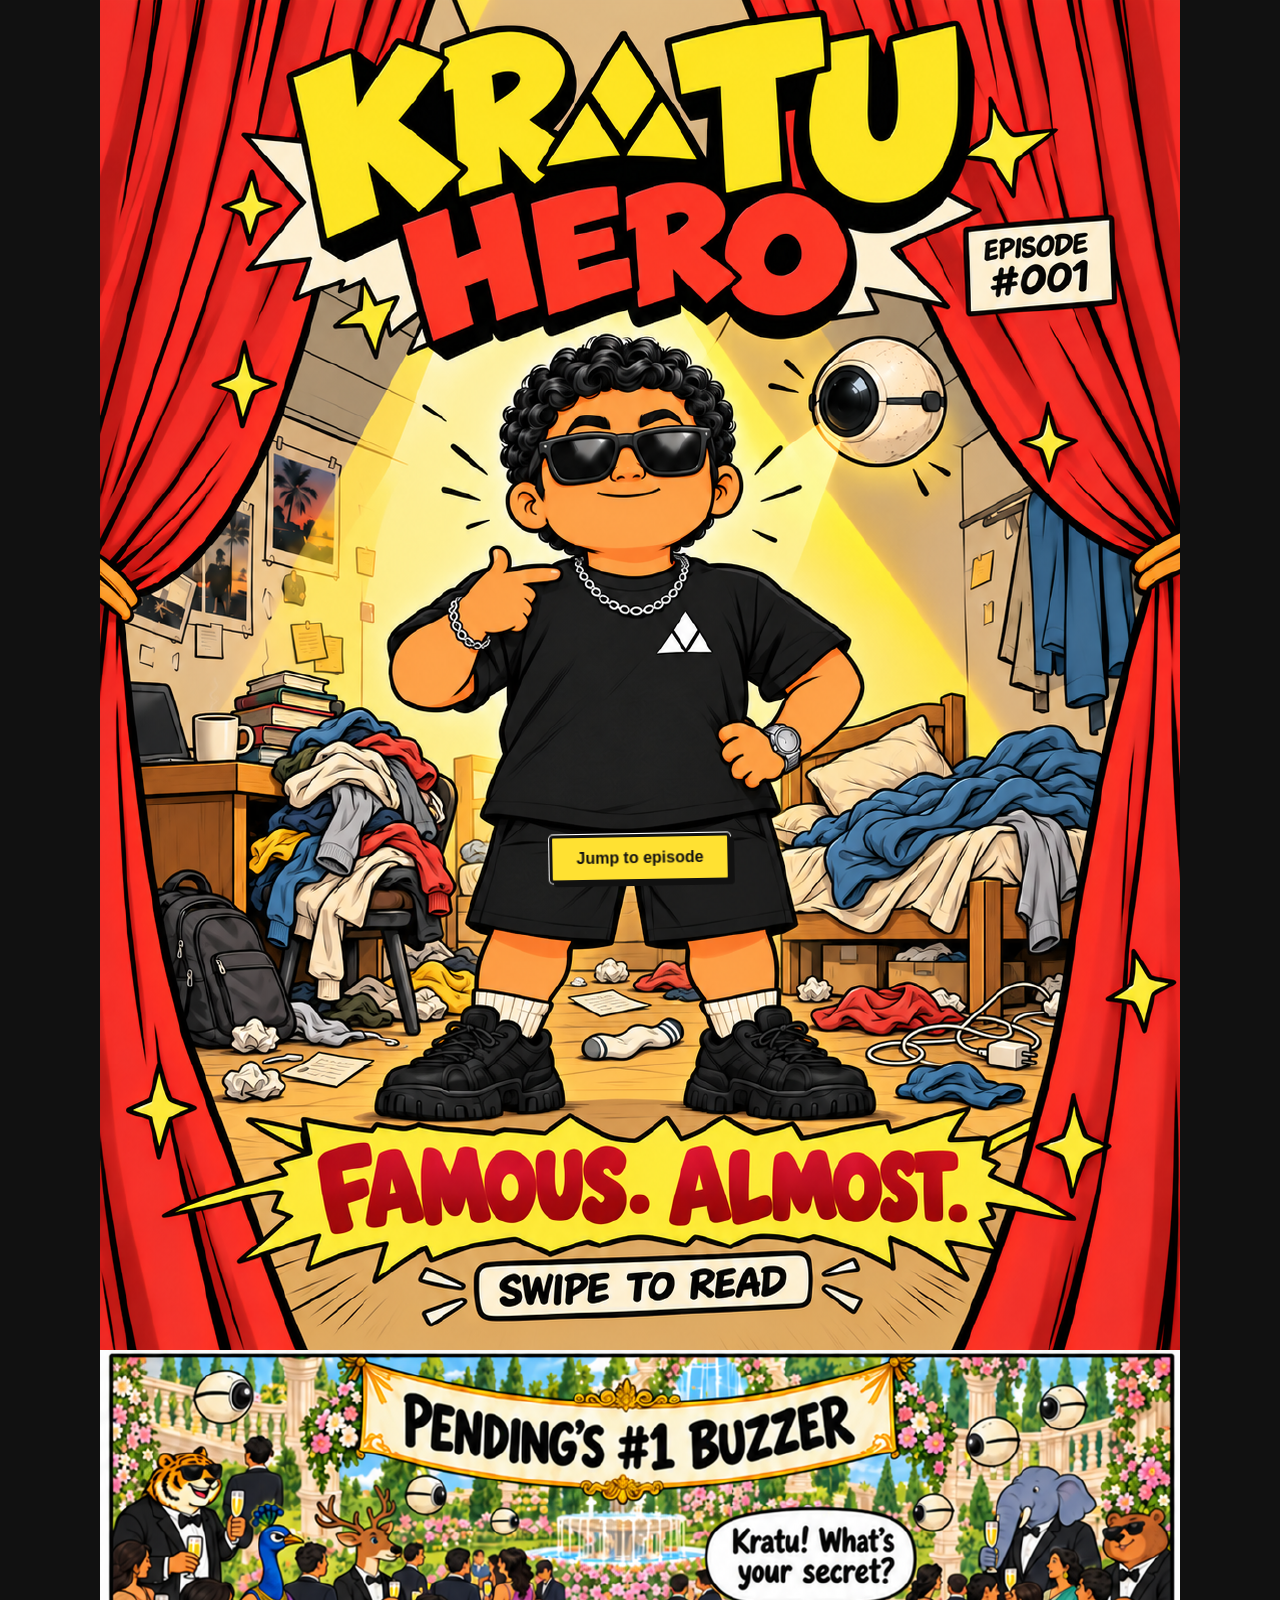
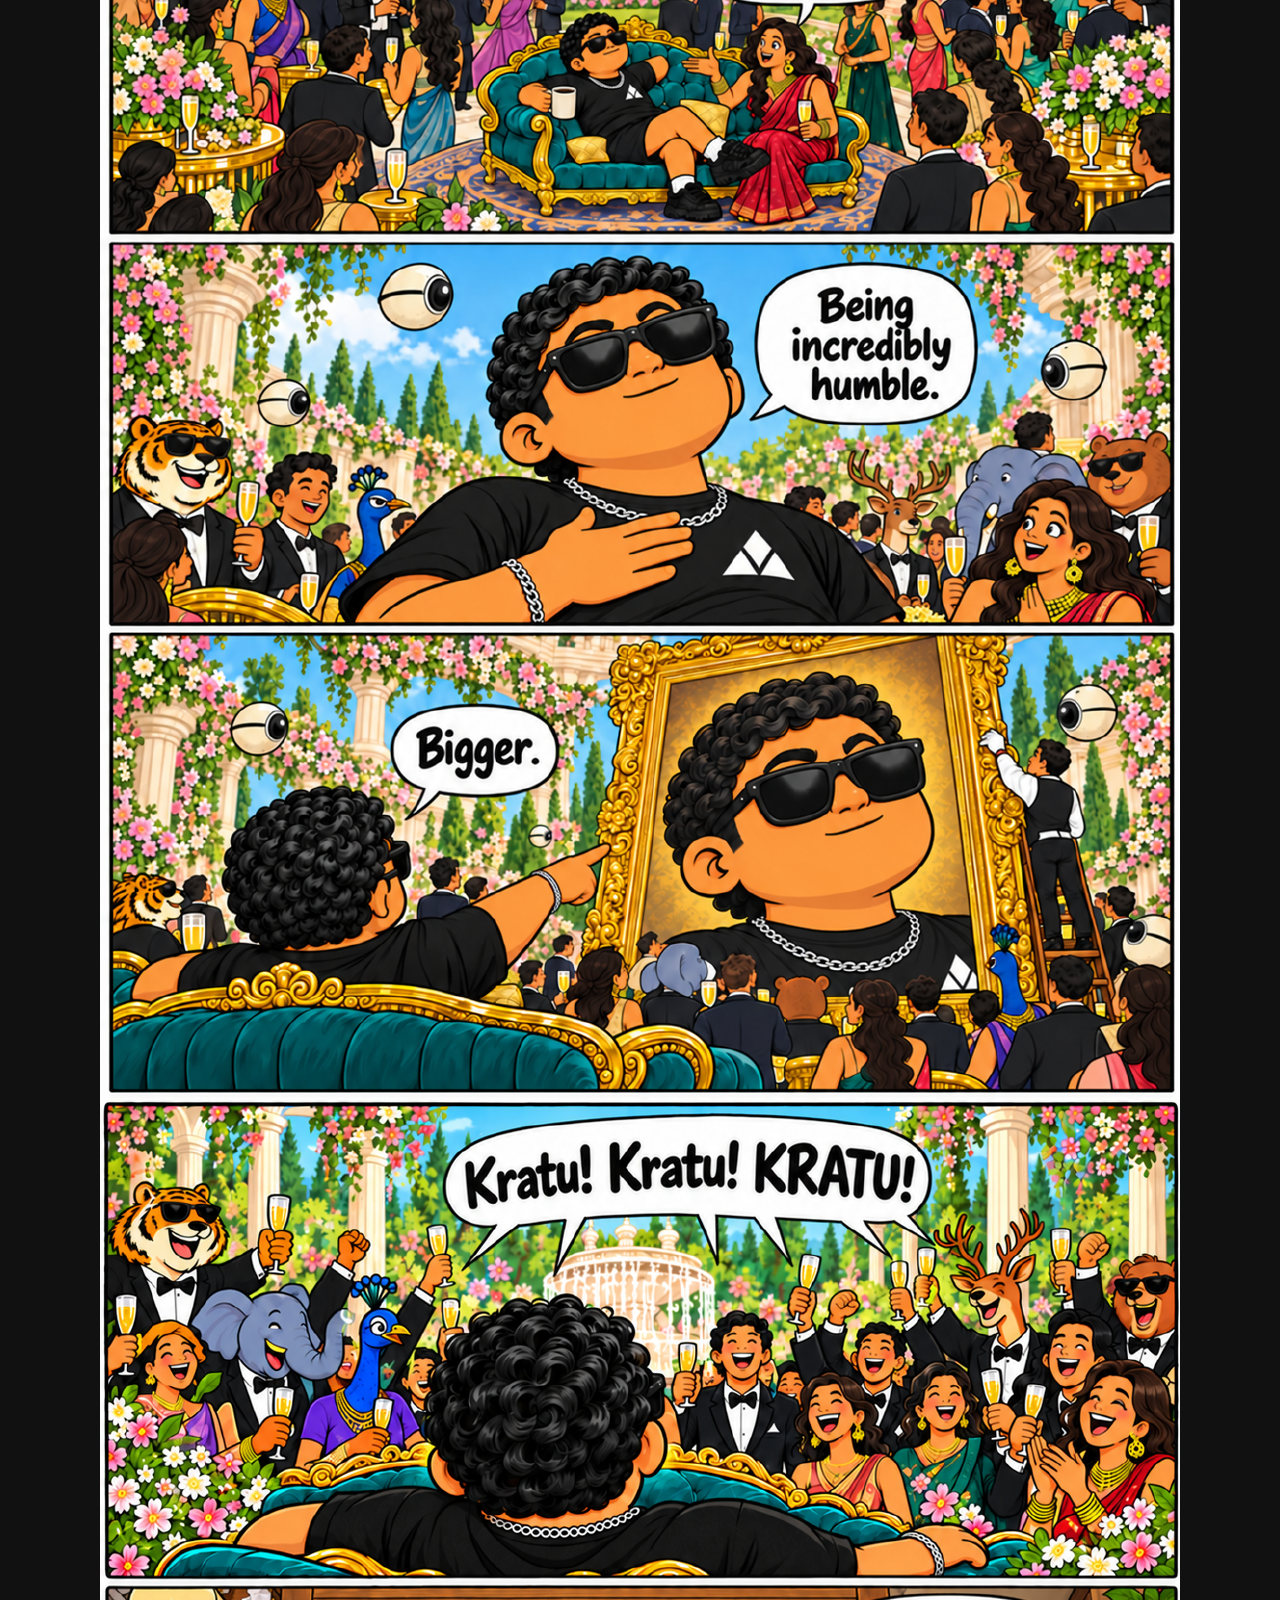
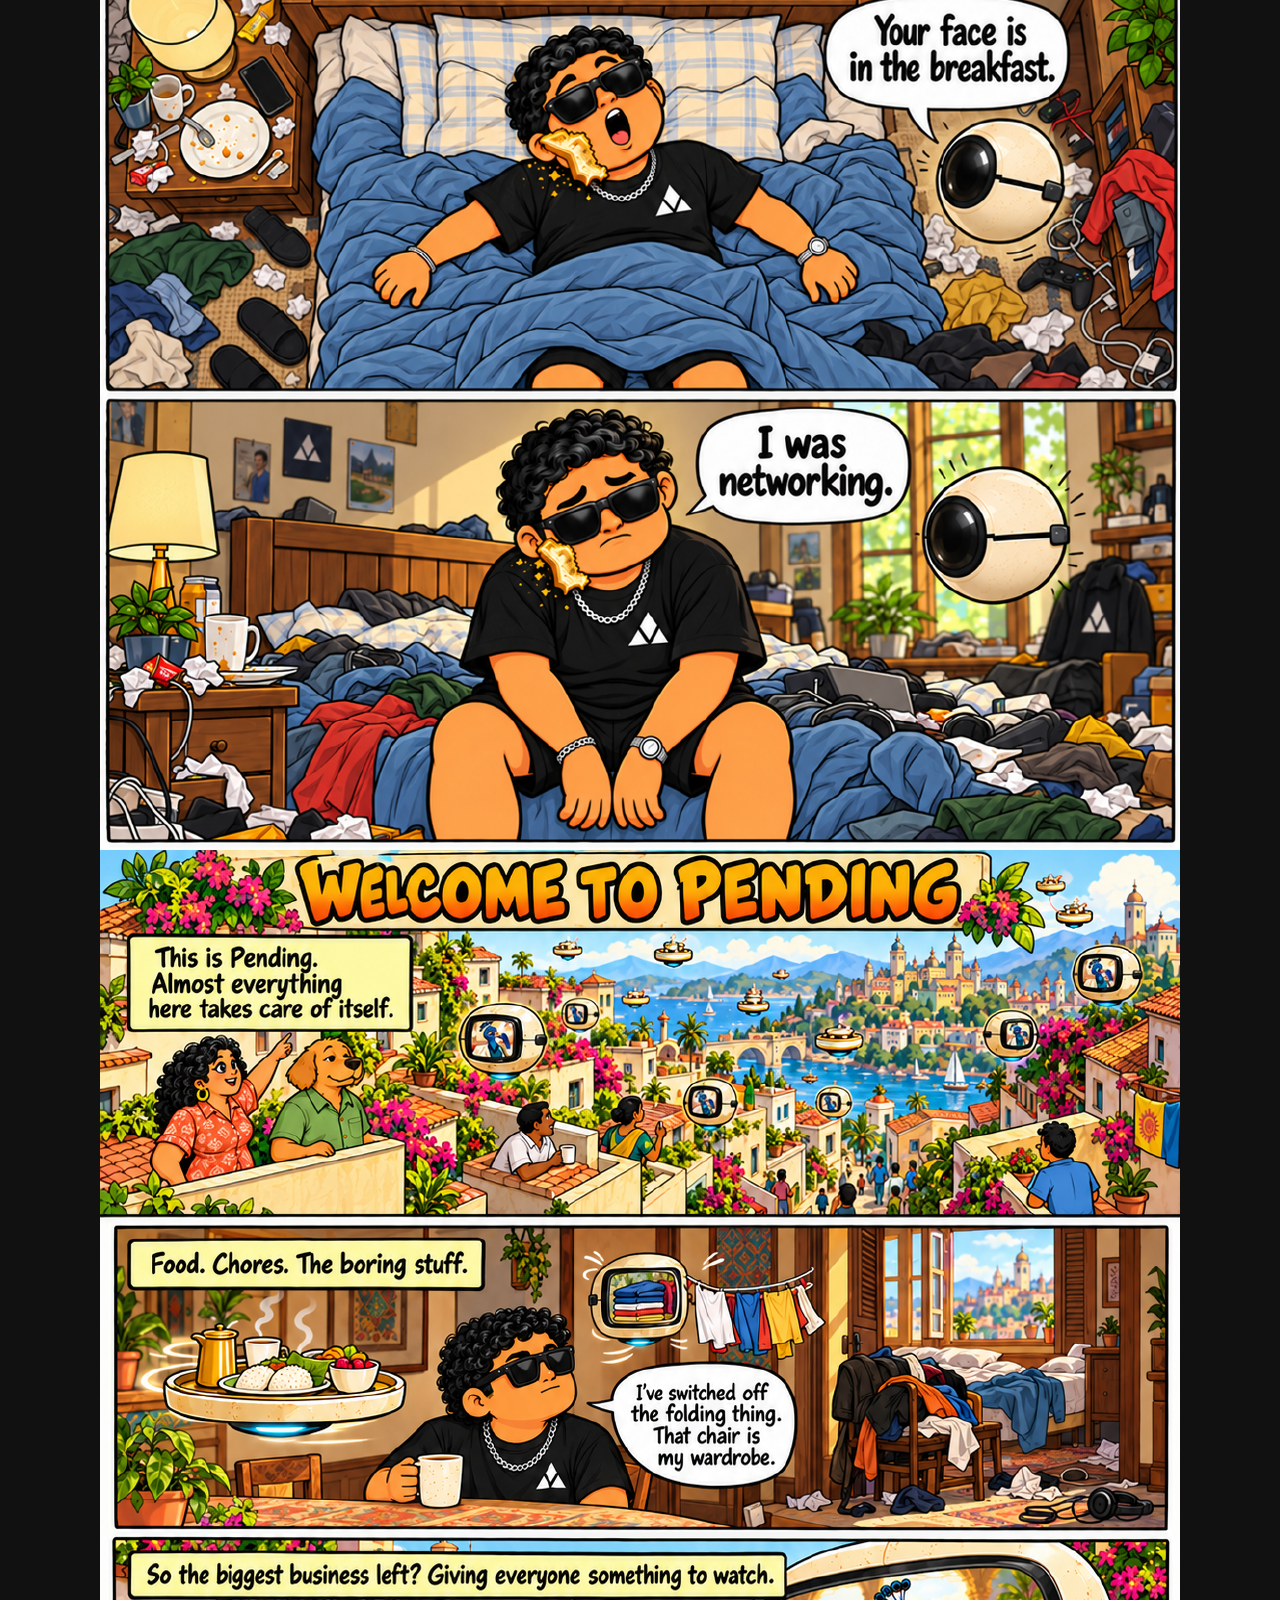
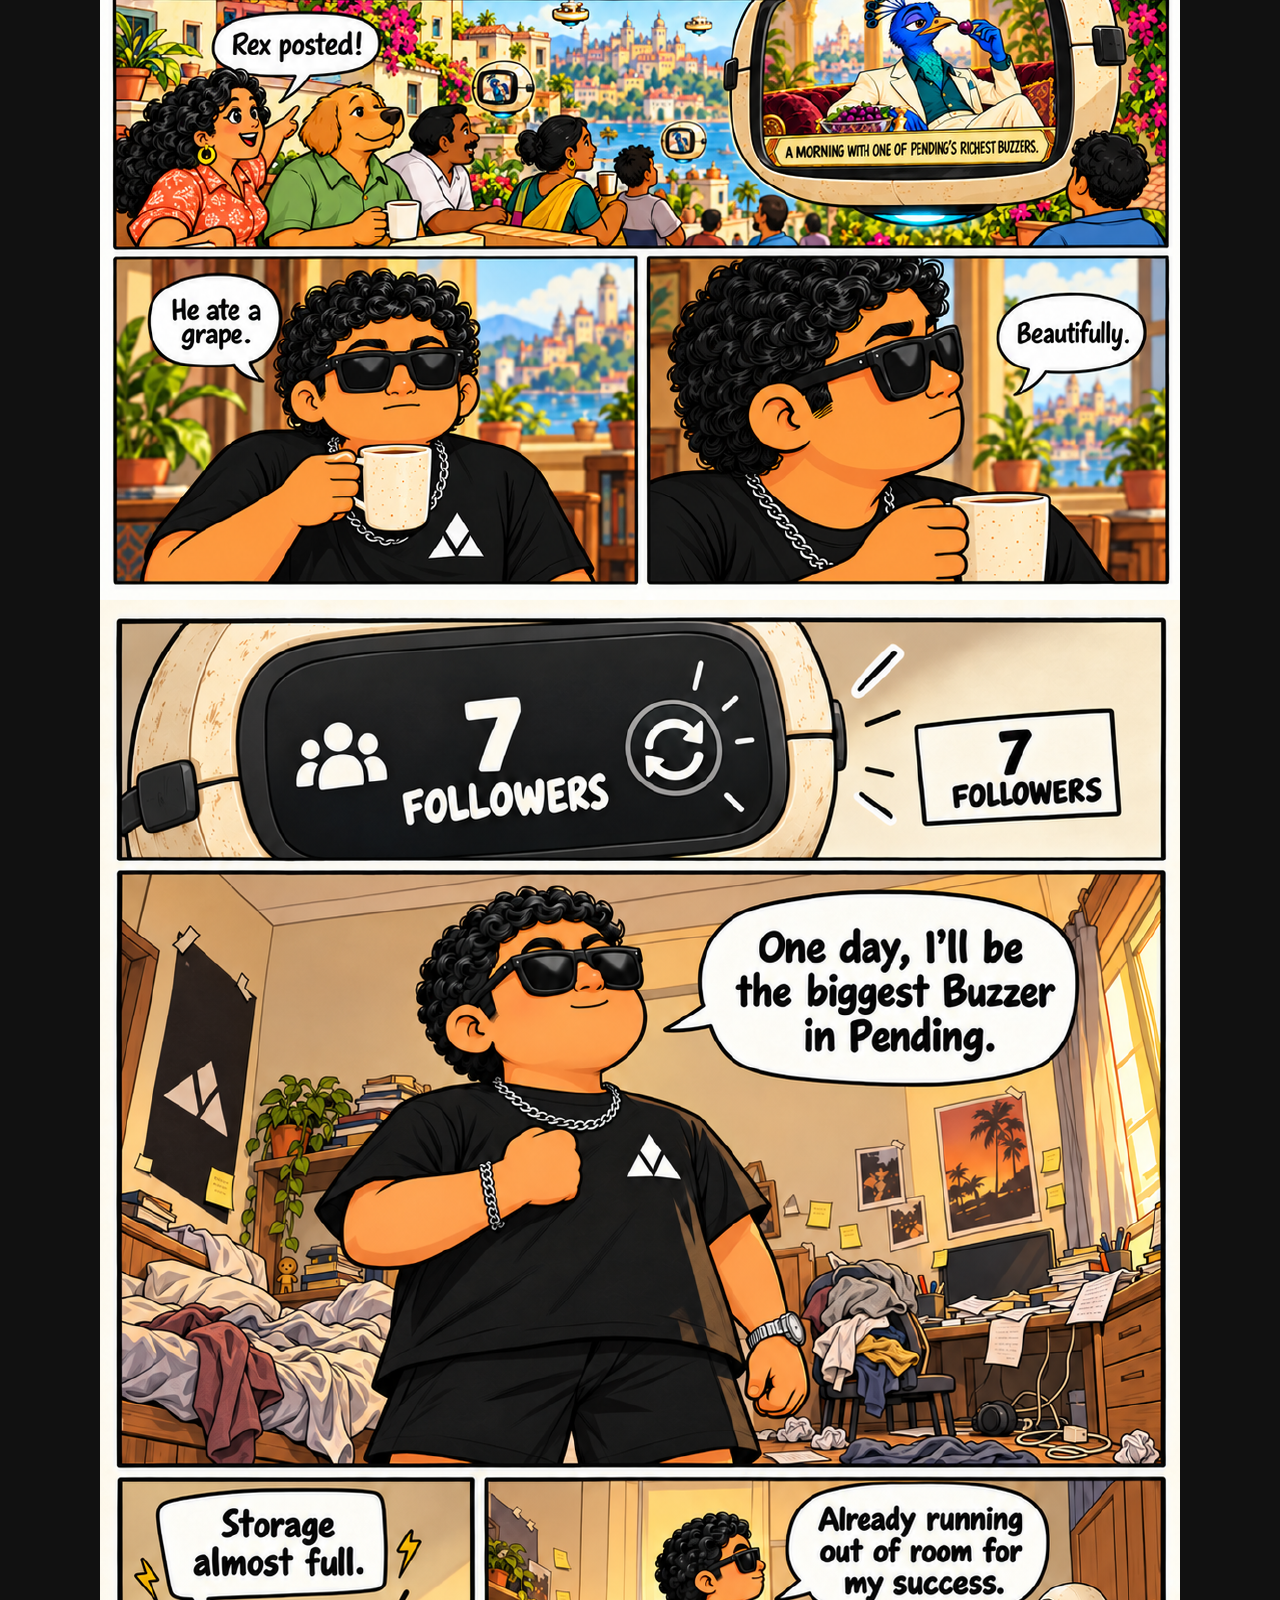
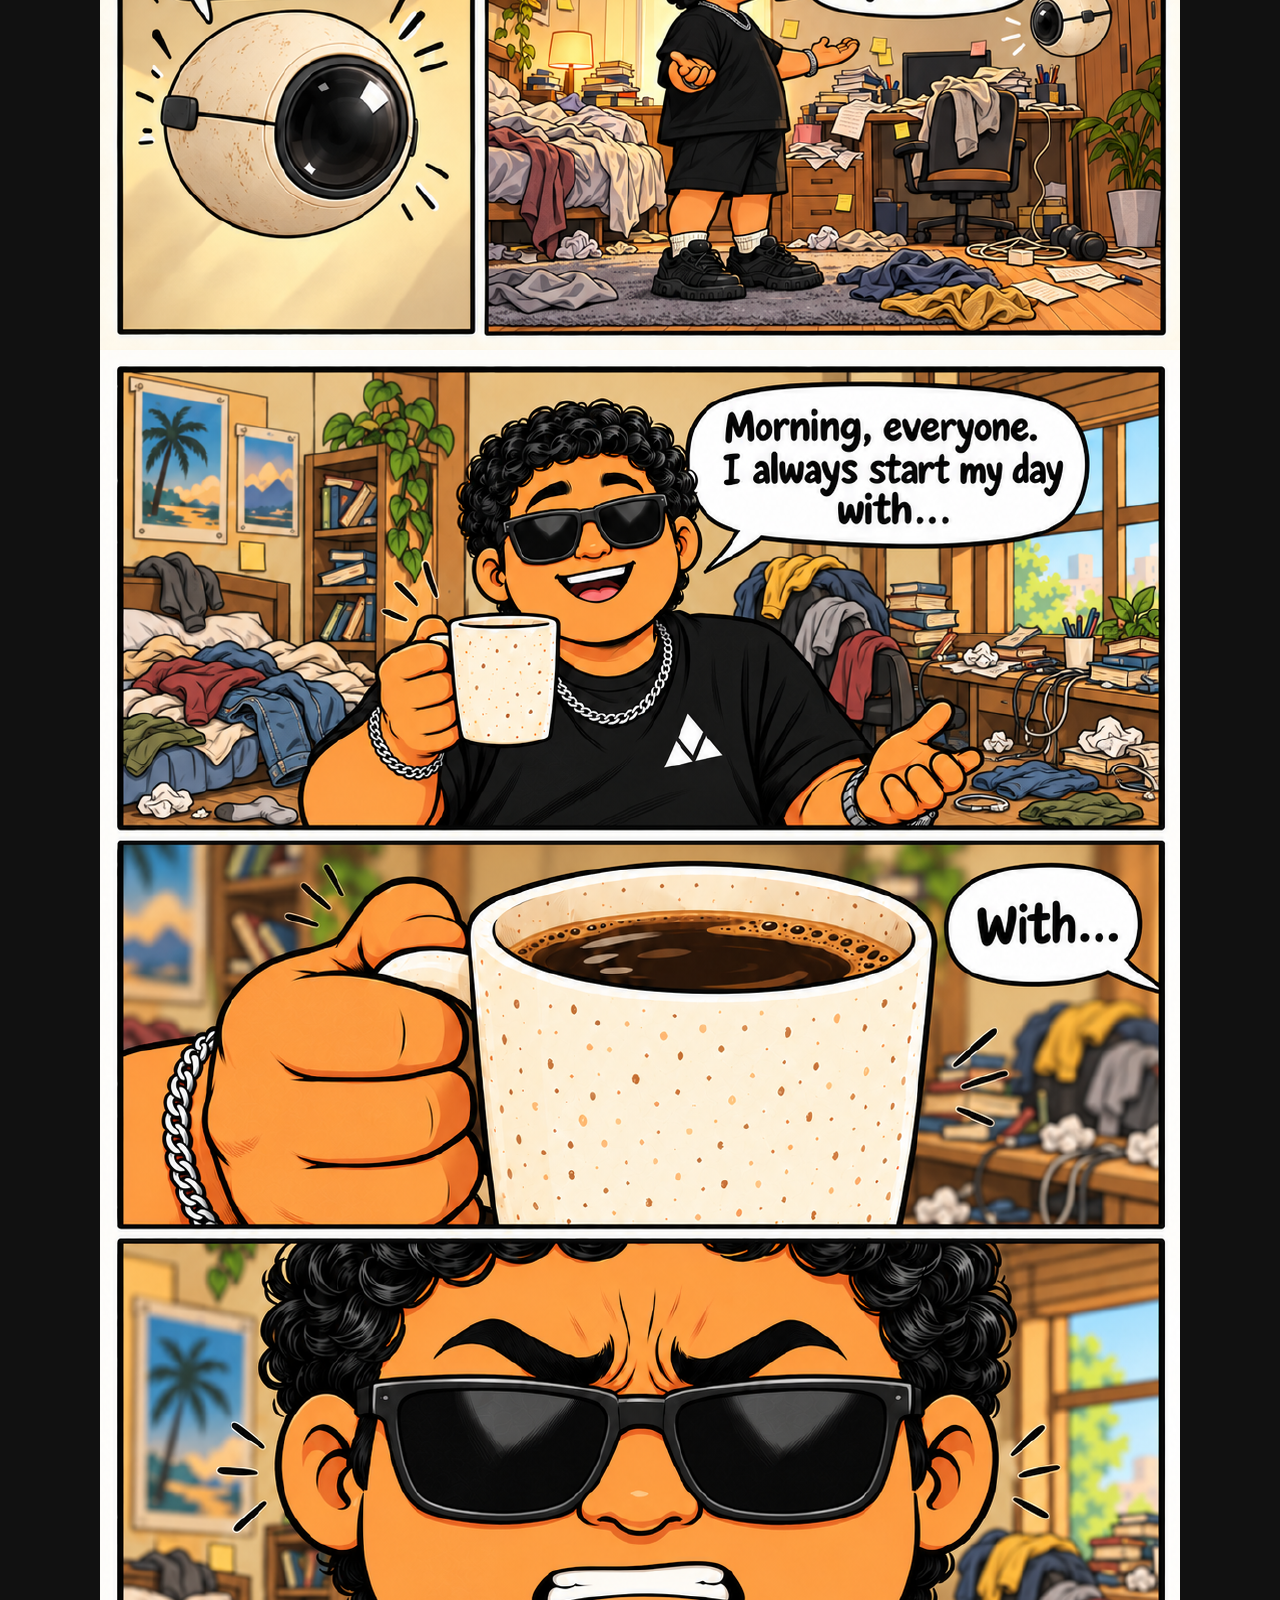
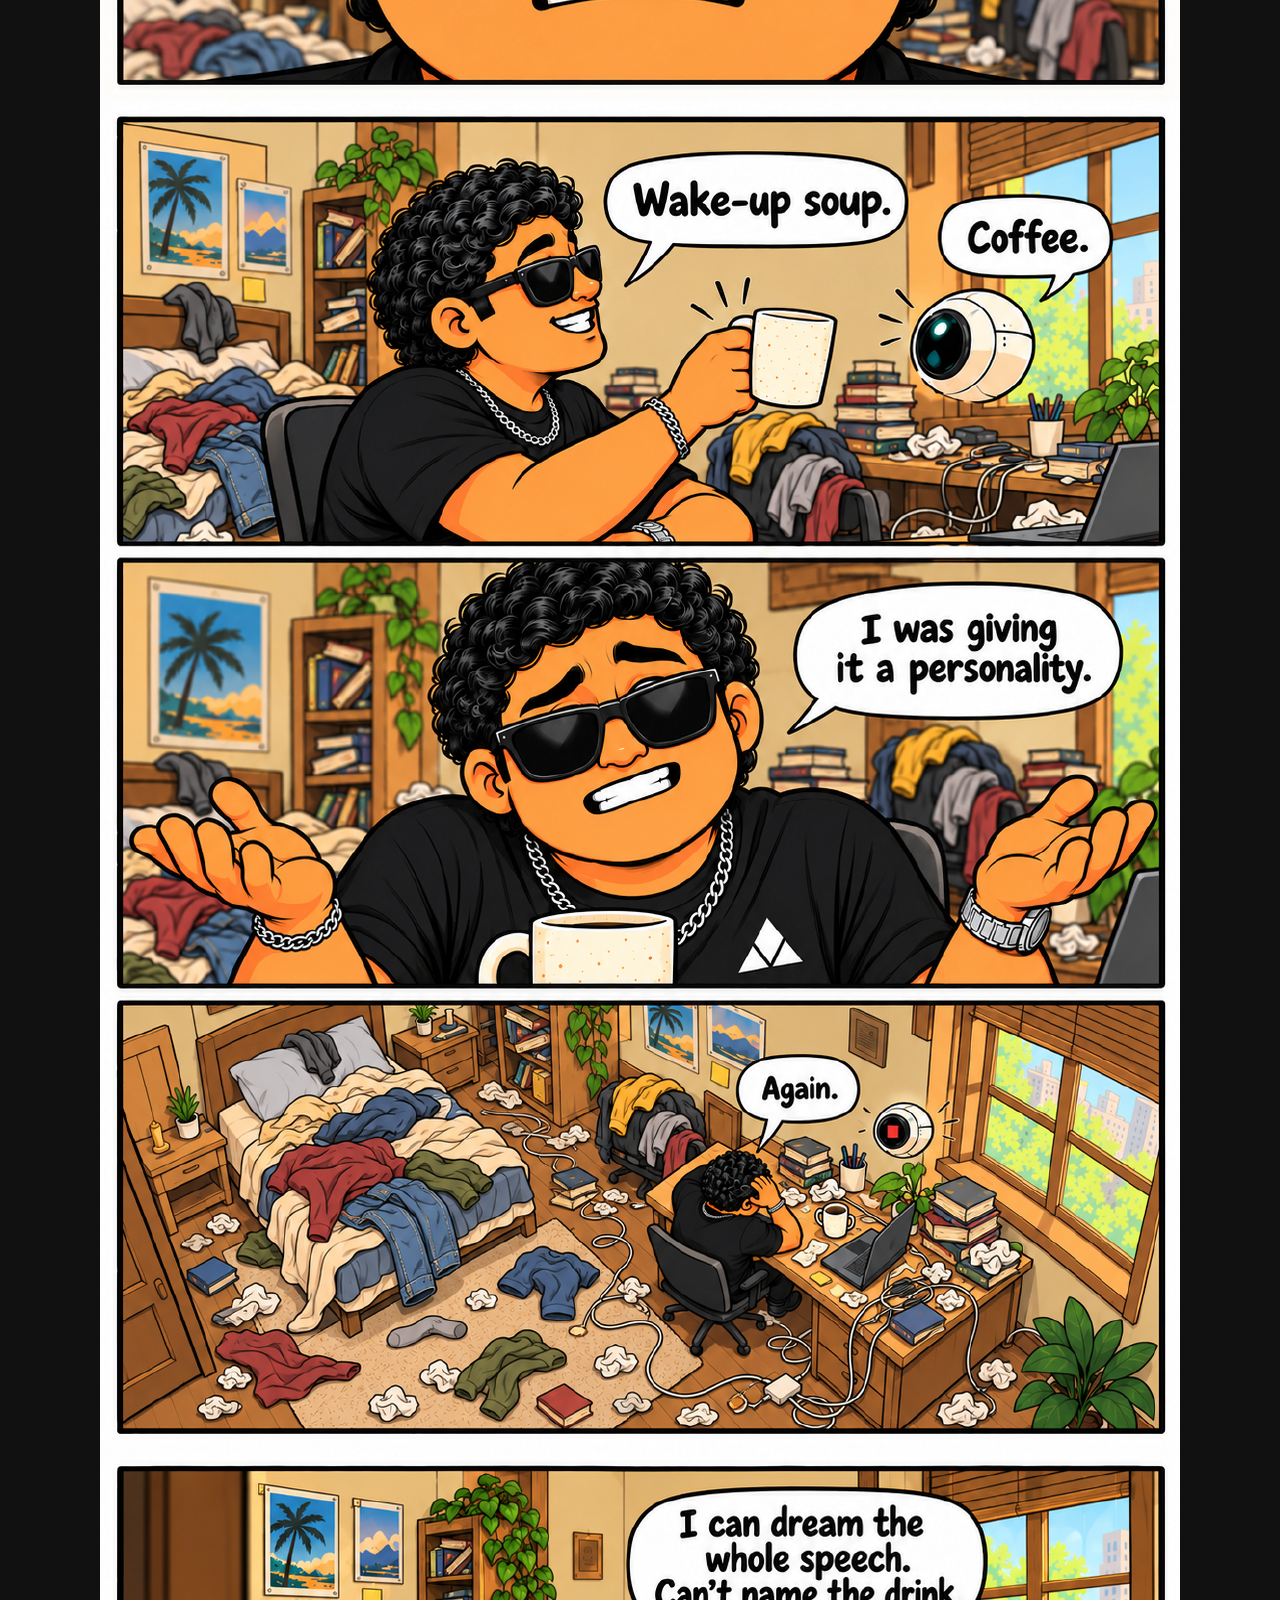
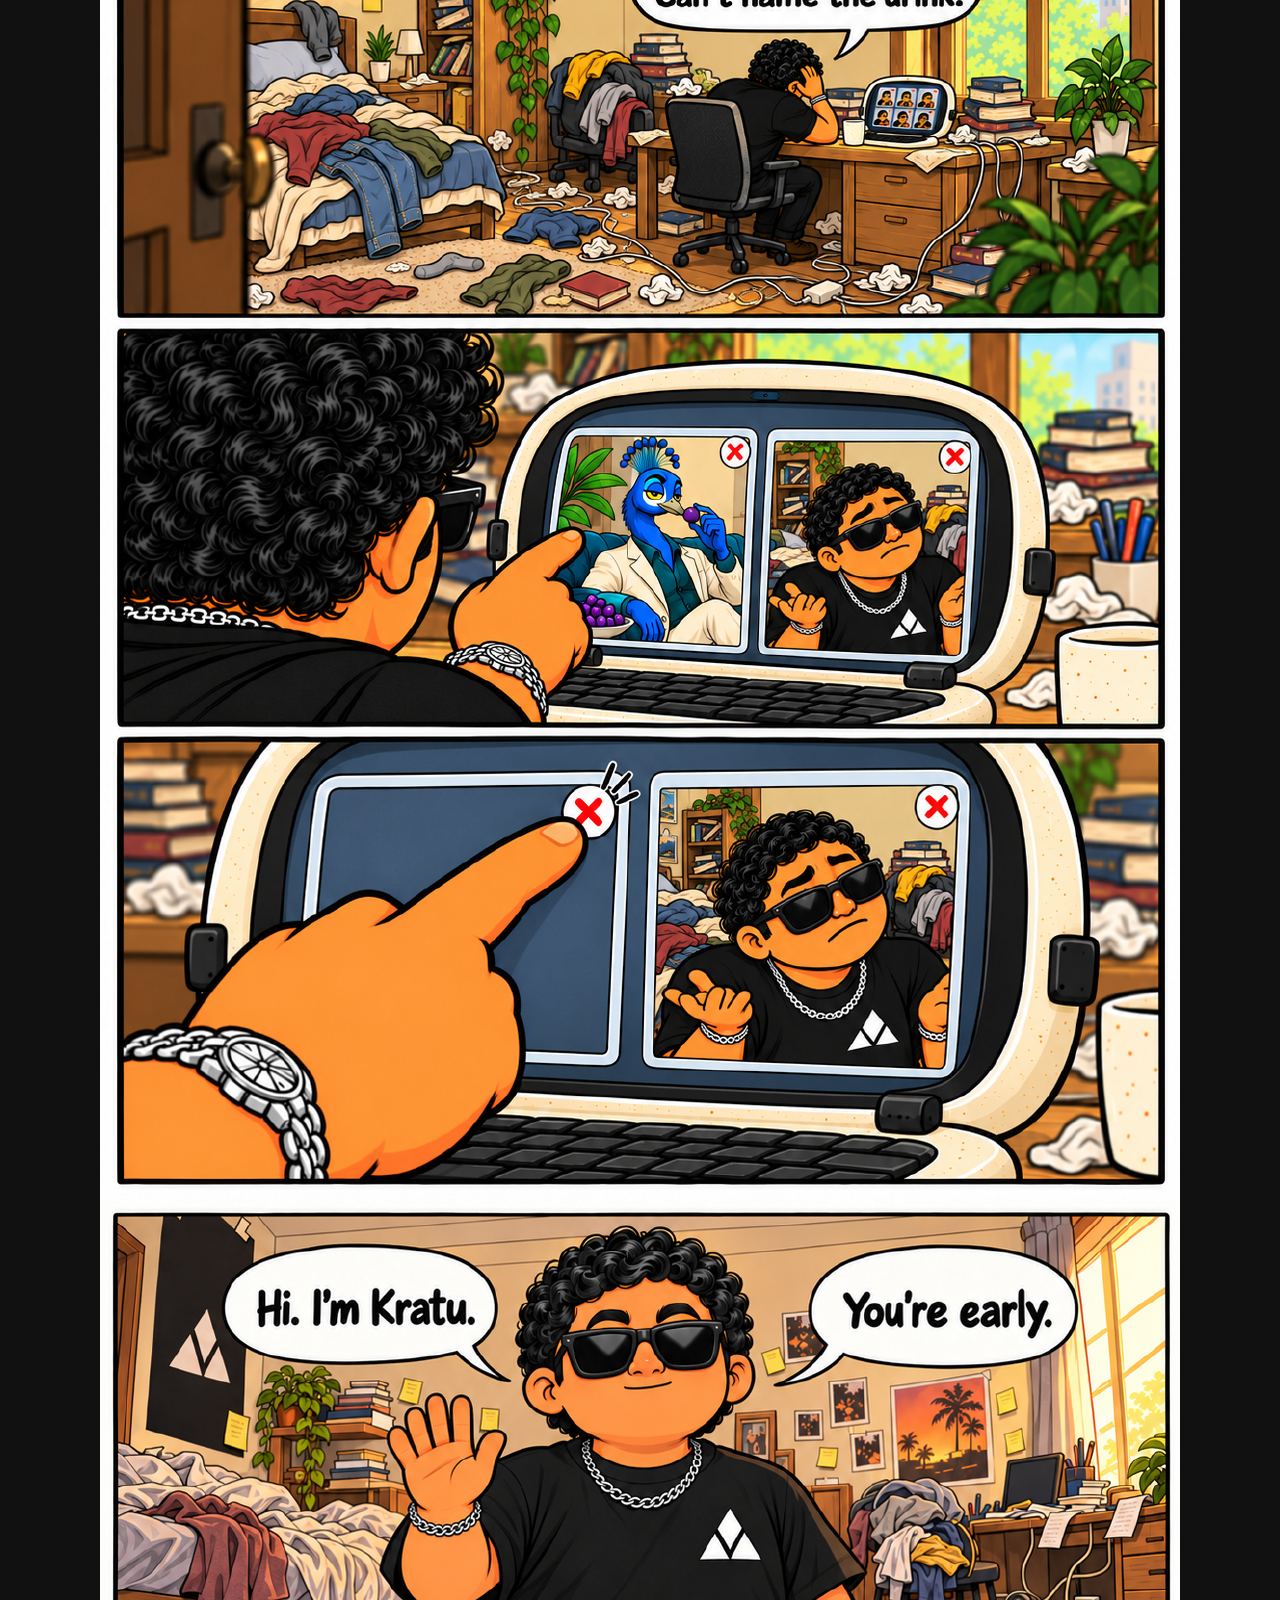
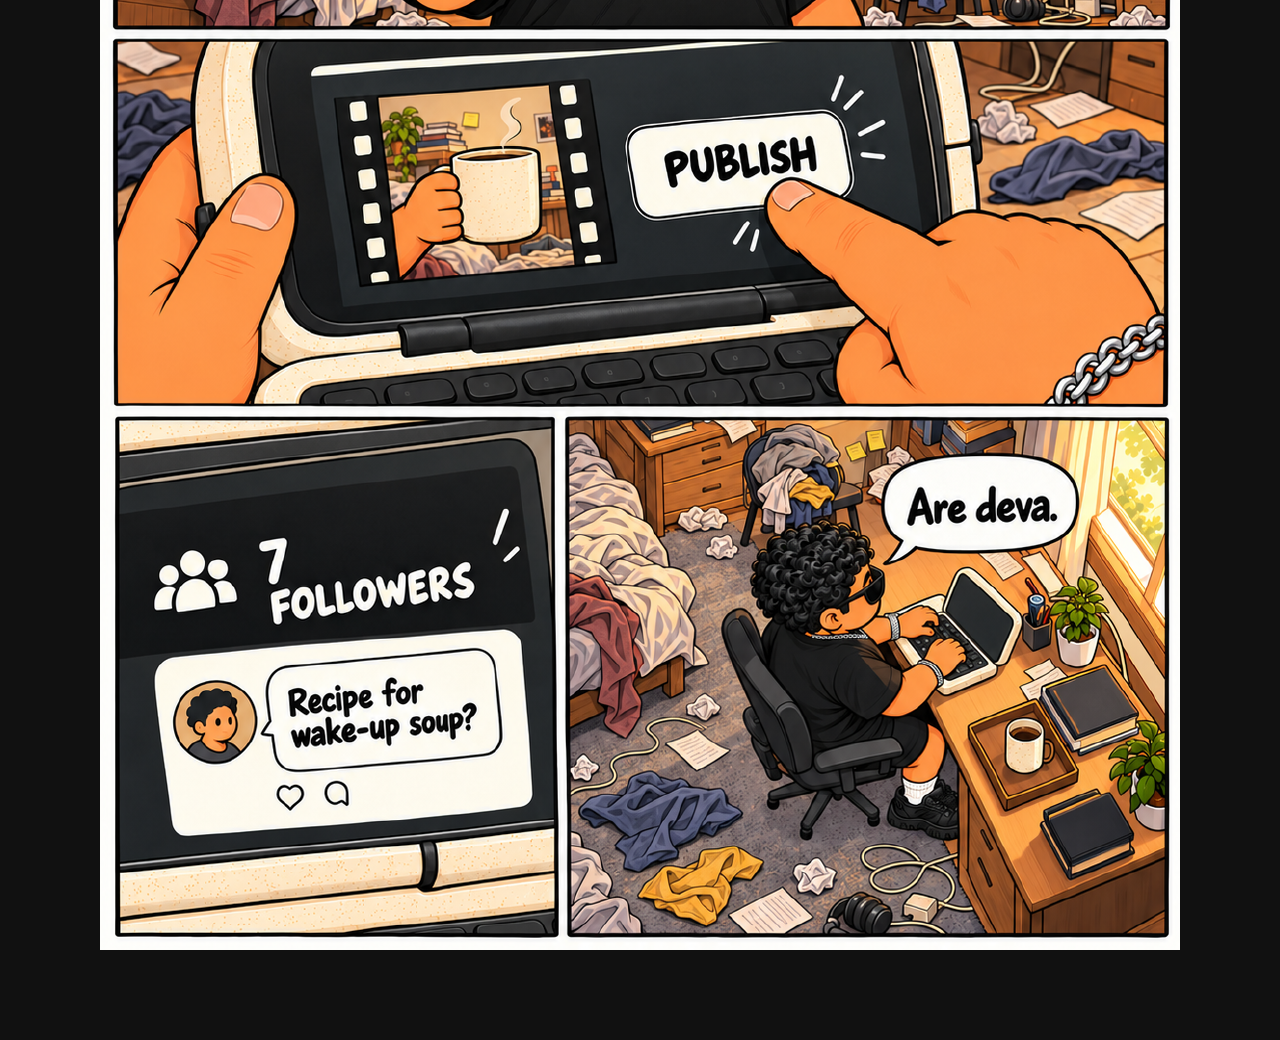
==== commit 7d965490: "Read approved episodes chronologically and omit Instagram closing slides" ====
--- a/public/read.html
+++ b/public/read.html
@@ -1 +1 @@
-<!doctype html><html lang="en"><head><meta charset="utf-8"><meta name="viewport" content="width=device-width,initial-scale=1,viewport-fit=cover"><meta name="theme-color" content="#111111"><meta name="description" content="Read KRATU HERO. A big dream, a cheap PAL, and one almost-famous Buzzer. Free comic episodes from Pending."><title>Famous. Almost. — KRATU HERO</title><link rel="icon" href="assets/favicon.svg"><link rel="stylesheet" href="style.css?v=2"></head><body><main id="reader" aria-label="Comic episode"><img class="page" src="episodes/001-v5/page-01.webp" alt="KRATU HERO — Famous. Almost. — Episode 001 cover" width="1080" height="1350" fetchpriority="high"><noscript><p>Enable JavaScript to read all pages and select an episode.</p></noscript></main><button id="jump" type="button" aria-haspopup="dialog" aria-controls="episodes">Jump to episode</button><dialog id="episodes" aria-labelledby="episode-title"><h1 id="episode-title">Pick your episode</h1><nav id="episode-list" aria-label="Episodes"></nav><p class="dismiss">Tap outside or press Escape to return to the comic.</p></dialog><script src="reader.js?v=2" defer></script></body></html>+<!doctype html><html lang="en"><head><meta charset="utf-8"><meta name="viewport" content="width=device-width,initial-scale=1,viewport-fit=cover"><meta name="theme-color" content="#111111"><meta name="description" content="Read KRATU HERO. A big dream, a cheap PAL, and one almost-famous Buzzer. Free comic episodes from Pending."><title>Famous. Almost. — KRATU HERO</title><link rel="icon" href="assets/favicon.svg"><link rel="stylesheet" href="style.css?v=2"></head><body><main id="reader" aria-label="Comic episode"><img class="page" src="episodes/001-v5/page-01.webp" alt="KRATU HERO — Famous. Almost. — Episode 001 cover" width="1080" height="1350" fetchpriority="high"><noscript><p>Enable JavaScript to read all pages and select an episode.</p></noscript></main><button id="jump" type="button" aria-haspopup="dialog" aria-controls="episodes">Jump to episode</button><dialog id="episodes" aria-labelledby="episode-title"><h1 id="episode-title">Pick your episode</h1><nav id="episode-list" aria-label="Episodes"></nav><p class="dismiss">Tap outside or press Escape to return to the comic.</p></dialog><script src="reader.js?v=3" defer></script></body></html>
